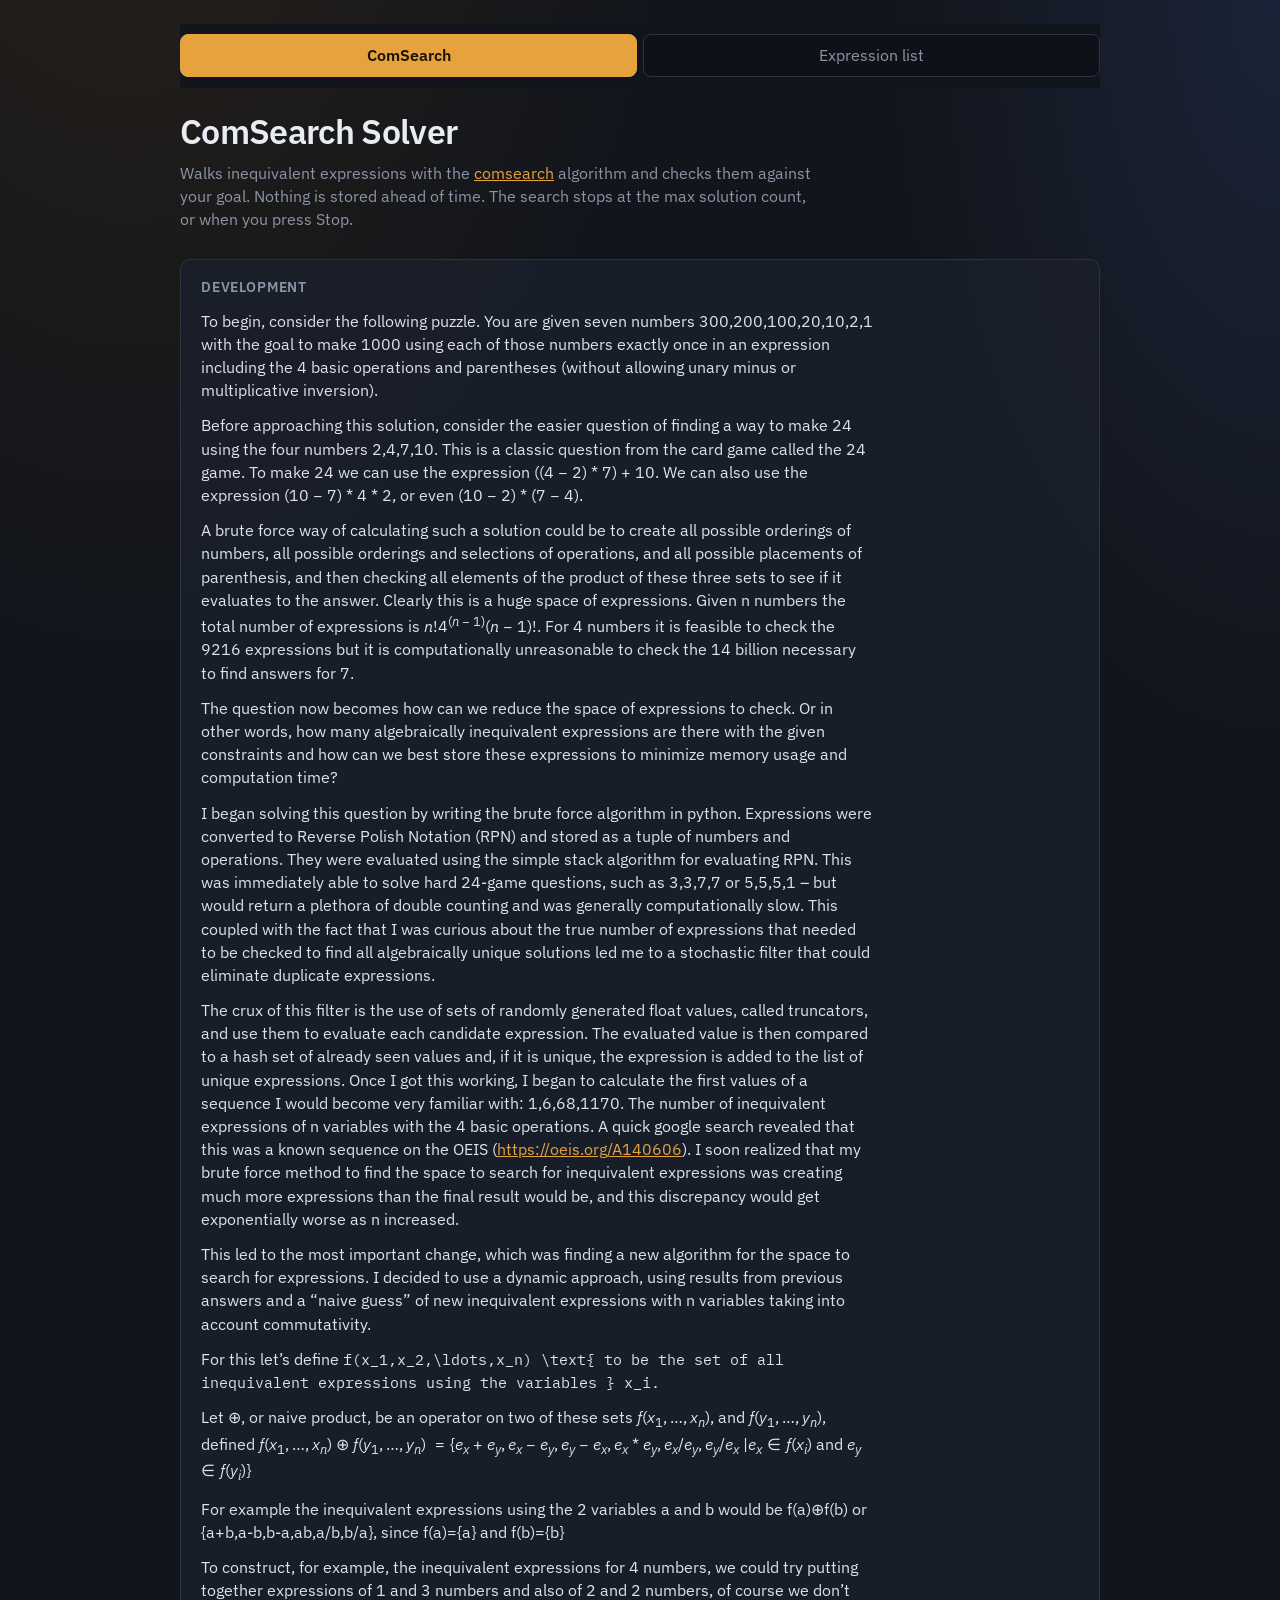
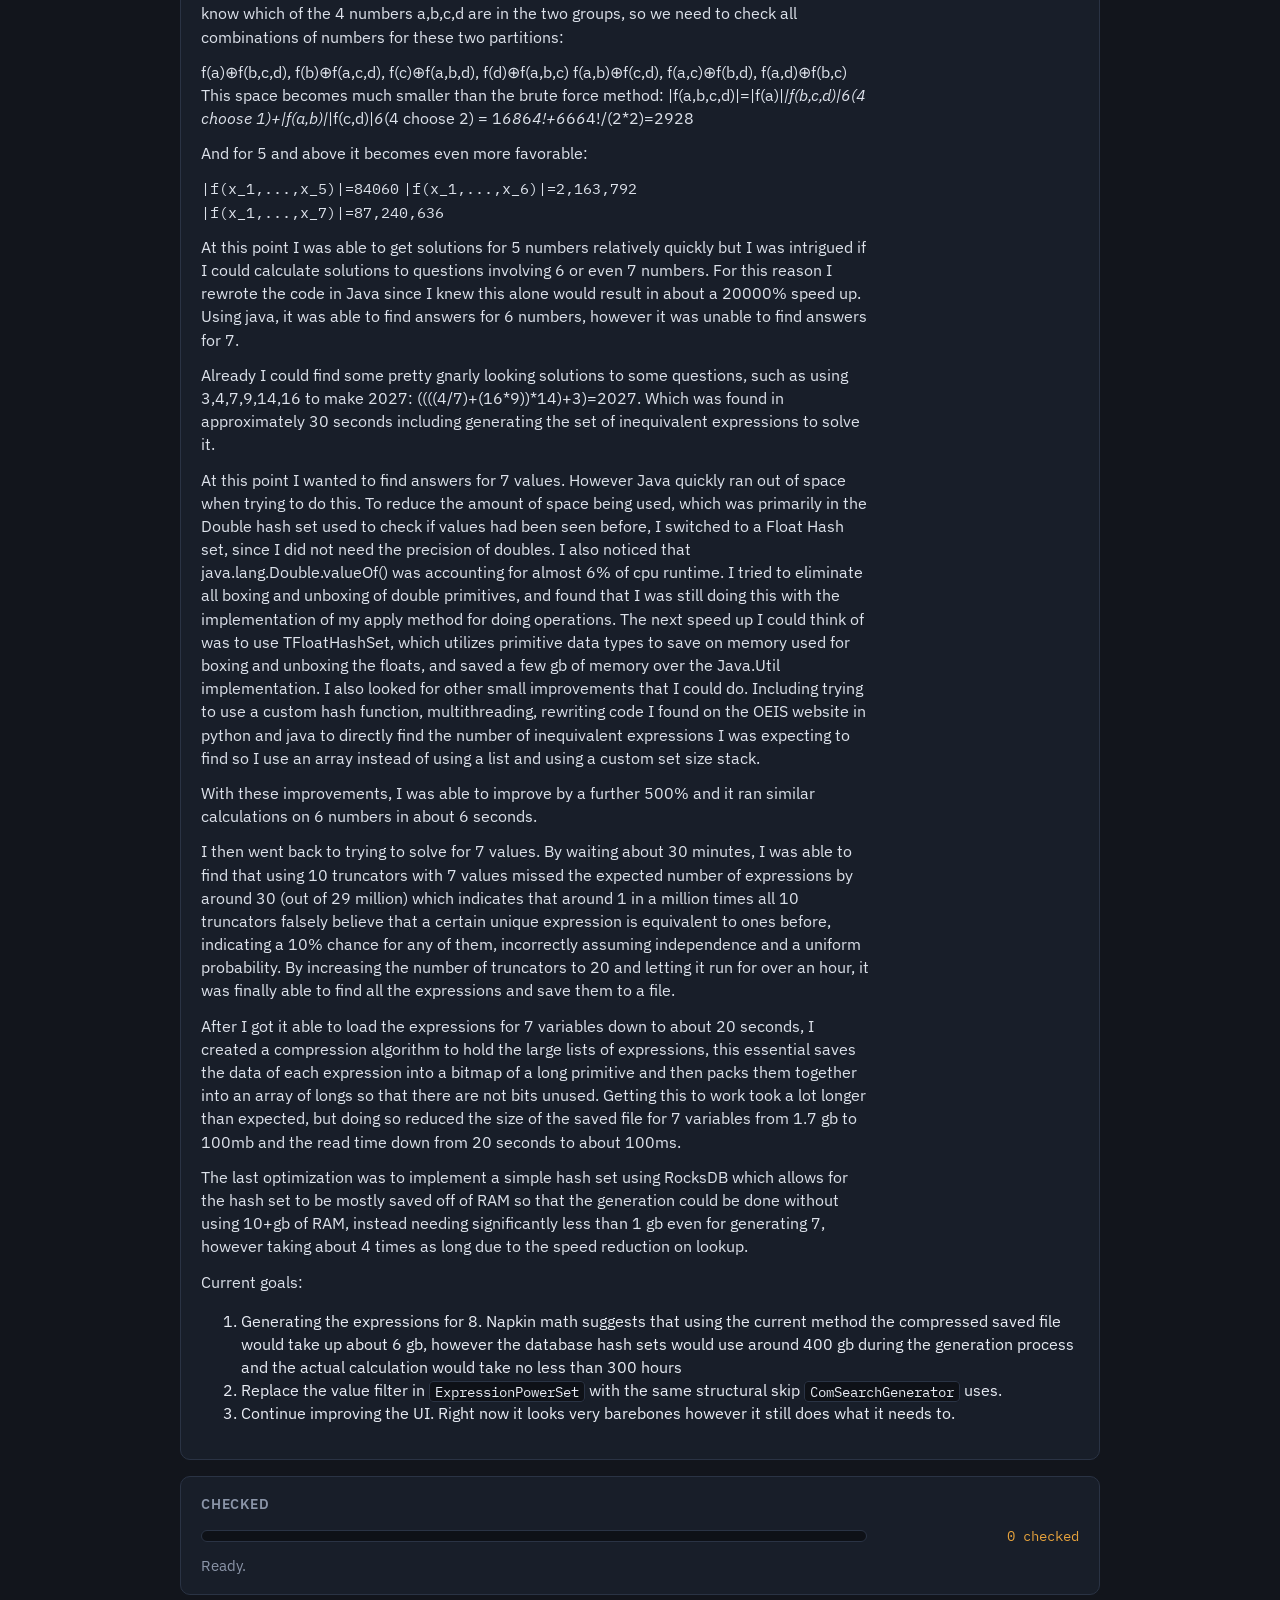
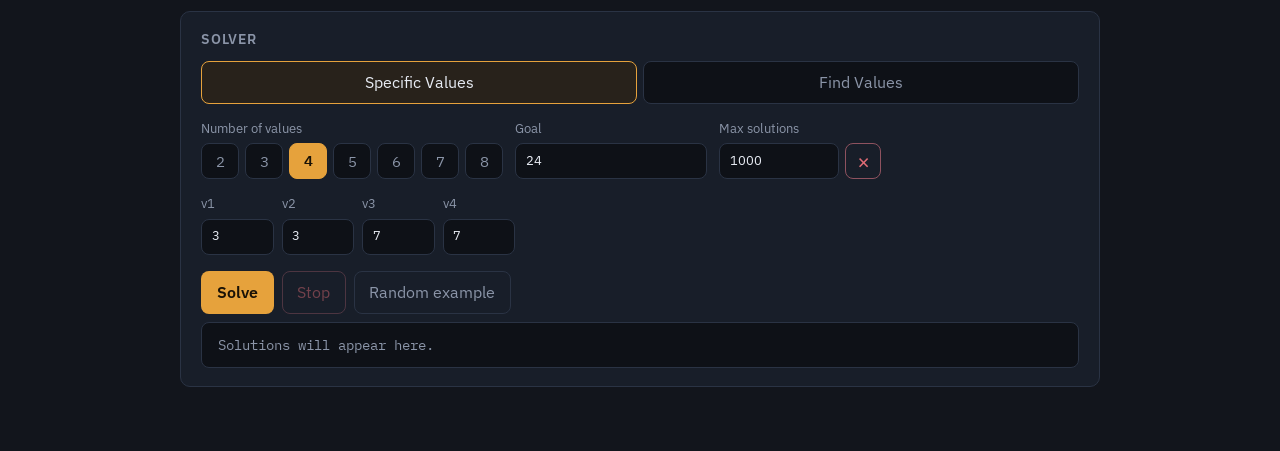
==== web/comsearch.html @ aa2f6fb8 "Default the solution cap to 1000 and let it be cleared. A red X next to Max solutions wipes the numb" ====
<!DOCTYPE html>
<html lang="en">
  <head>
    <meta charset="UTF-8" />
    <meta name="viewport" content="width=device-width, initial-scale=1" />
    <title>ComSearch Solver</title>
    <link rel="preconnect" href="https://fonts.googleapis.com" />
    <link rel="preconnect" href="https://fonts.gstatic.com" crossorigin />
    <link
      href="https://fonts.googleapis.com/css2?family=IBM+Plex+Mono:wght@400;500&family=IBM+Plex+Sans:wght@400;500;600&display=swap"
      rel="stylesheet"
    />
    <link rel="stylesheet" href="./styles.css" />
    <link rel="stylesheet" href="./comsearch.css" />
  </head>
  <body>
    <div class="shell">
      <nav class="solver-tabs" aria-label="Solvers">
        <a href="./comsearch.html" aria-current="page">ComSearch</a>
        <a href="./index.html">Expression list</a>
      </nav>
      <header class="hero">
        <h1>ComSearch Solver</h1>
        <p>
          Walks inequivalent expressions with the
          <a href="https://arxiv.org/pdf/2210.07017" target="_blank" rel="noopener noreferrer"
            >comsearch</a
          >
          algorithm and checks them against your goal. Nothing is stored ahead of time. The search
          stops at the max solution count, or when you press Stop.
        </p>
      </header>

      <section class="panel" aria-labelledby="dev-heading">
        <h2 id="dev-heading">Development</h2>
        <div class="explain-body" id="development">Loading the development notes…</div>
      </section>

      <section class="panel" aria-labelledby="search-heading">
        <h2 id="search-heading">Checked</h2>
        <div class="search-progress">
          <div
            class="search-track"
            id="searchTrack"
            role="progressbar"
            aria-valuemin="0"
            aria-valuenow="0"
            aria-valuemax="1"
            aria-label="Expressions checked"
          >
            <span id="searchFill"></span>
          </div>
          <div class="search-count" id="searchCount">0 checked</div>
        </div>
        <div class="search-label" id="searchLabel">Ready.</div>
      </section>

      <section class="panel" aria-labelledby="solver-heading">
        <h2 id="solver-heading">Solver</h2>

        <div class="modes" role="tablist">
          <button type="button" class="active" id="modeSpecific" data-mode="specific">
            Specific Values
          </button>
          <button type="button" id="modeFind" data-mode="find">Find Values</button>
        </div>

        <div class="toolbar">
          <div class="field">
            <span class="field-label">Number of values</span>
            <div class="n-buttons" id="nButtons" role="group" aria-label="Number of values"></div>
          </div>
          <label class="field">
            Goal
            <input id="goal" type="text" inputmode="decimal" value="24" autocomplete="off" />
          </label>
          <div class="field">
            <span class="field-label">Max solutions</span>
            <span class="input-clear">
              <input id="maxSolutionsCap" type="text" inputmode="numeric" value="1000" autocomplete="off" placeholder="No limit" />
              <button type="button" class="clear-max" id="clearMaxSolutions" aria-label="Clear max solutions">×</button>
            </span>
          </div>
        </div>

        <div id="specificPanel">
          <div class="grid-values" id="valueFields"></div>
        </div>

        <div id="findPanel" class="hidden">
          <div class="row-2">
            <label class="field">
              Min value
              <input id="minValue" type="text" inputmode="numeric" value="1" autocomplete="off" />
            </label>
            <label class="field">
              Max value (exclusive)
              <input id="maxValue" type="text" inputmode="numeric" value="15" autocomplete="off" />
            </label>
            <label class="field">
              Min solutions (board)
              <input id="minSolutions" type="text" inputmode="numeric" value="1" autocomplete="off" />
            </label>
            <label class="field">
              Max solutions (board)
              <input id="maxSolutions" type="text" inputmode="numeric" value="50" autocomplete="off" />
            </label>
          </div>
        </div>

        <div class="actions">
          <button type="button" class="primary" id="runBtn">Solve</button>
          <button type="button" class="ghost stop" id="stopBtn" disabled>Stop</button>
          <button type="button" class="ghost" id="randomBtn">Random example</button>
        </div>
        <div class="meta" id="solveMeta"></div>
        <div class="results" id="results" aria-live="polite"></div>
      </section>
    </div>
    <script type="module" src="./comsearch-main.js"></script>
  </body>
</html>
---- web/styles.css ----
:root {
  --bg: #12151c;
  --bg-elevated: #1a1f2b;
  --bg-input: #0e1117;
  --border: #2a3344;
  --text: #e8ecf4;
  --muted: #8b95a8;
  --accent: #e6a23c;
  --accent-dim: #b87a1f;
  --ok: #3dba7a;
  --danger: #e06c75;
  --focus: #5b8def;
  --radius: 10px;
  --font: "IBM Plex Sans", "Segoe UI", sans-serif;
  --mono: "IBM Plex Mono", "Consolas", monospace;
}

*,
*::before,
*::after {
  box-sizing: border-box;
}

html,
body {
  margin: 0;
  min-height: 100%;
  background:
    radial-gradient(ellipse 80% 50% at 10% -10%, #2a2218 0%, transparent 55%),
    radial-gradient(ellipse 60% 40% at 100% 0%, #1a2438 0%, transparent 50%),
    var(--bg);
  color: var(--text);
  font-family: var(--font);
  line-height: 1.45;
}

body {
  padding: 1.5rem clamp(1rem, 3vw, 2.5rem) 3rem;
}

.shell {
  max-width: 920px;
  margin: 0 auto;
}

header.hero {
  margin-bottom: 1.75rem;
}

header.hero h1 {
  margin: 0 0 0.35rem;
  font-size: clamp(1.6rem, 3vw, 2.1rem);
  font-weight: 600;
  letter-spacing: -0.02em;
}

header.hero p {
  margin: 0;
  color: var(--muted);
  max-width: 40rem;
}

.panel {
  background: color-mix(in srgb, var(--bg-elevated) 92%, transparent);
  border: 1px solid var(--border);
  border-radius: var(--radius);
  padding: 1.1rem 1.25rem;
  margin-bottom: 1rem;
}

.panel h2 {
  margin: 0 0 0.75rem;
  font-size: 0.85rem;
  font-weight: 600;
  text-transform: uppercase;
  letter-spacing: 0.06em;
  color: var(--muted);
}

.progress-row {
  display: flex;
  align-items: center;
  gap: 0.75rem;
  margin-bottom: 0.5rem;
}

.bar {
  flex: 1;
  height: 10px;
  background: var(--bg-input);
  border-radius: 999px;
  overflow: hidden;
  border: 1px solid var(--border);
}

.bar > span {
  display: block;
  height: 100%;
  width: 0%;
  background: linear-gradient(90deg, var(--accent-dim), var(--accent));
  transition: width 0.2s ease;
}

.pct {
  font-family: var(--mono);
  font-size: 0.85rem;
  min-width: 3.5rem;
  text-align: right;
  color: var(--accent);
}

.status-line {
  font-size: 0.92rem;
  color: var(--muted);
  min-height: 1.4em;
}

.level-pills {
  display: flex;
  flex-wrap: wrap;
  gap: 0.4rem;
  margin-top: 0.75rem;
}

.hint {
  margin: 0.65rem 0 0;
  color: var(--muted);
  font-size: 0.85rem;
}

.pill {
  font-family: var(--mono);
  font-size: 0.75rem;
  padding: 0.25rem 0.55rem;
  border-radius: 999px;
  border: 1px solid var(--border);
  color: var(--muted);
  background: var(--bg-input);
}

.pill.ready {
  color: var(--ok);
  border-color: color-mix(in srgb, var(--ok) 45%, var(--border));
}

.toolbar {
  display: flex;
  flex-wrap: wrap;
  gap: 0.75rem;
  align-items: end;
  margin-bottom: 1rem;
}

label.field,
.field {
  display: flex;
  flex-direction: column;
  gap: 0.3rem;
  font-size: 0.8rem;
  color: var(--muted);
}

.input-clear {
  display: flex;
  align-items: center;
  gap: 0.35rem;
}

.input-clear input {
  width: 7.5rem;
}

button.clear-max {
  flex: 0 0 auto;
  width: 2.25rem;
  height: 2.25rem;
  padding: 0;
  border-radius: 8px;
  border: 1px solid color-mix(in srgb, var(--danger) 55%, var(--border));
  background: transparent;
  color: var(--danger);
  font-size: 1.35rem;
  line-height: 1;
  cursor: pointer;
}

button.clear-max:hover {
  background: color-mix(in srgb, var(--danger) 16%, transparent);
}

input,
select,
button {
  font: inherit;
}

input,
select {
  background: var(--bg-input);
  border: 1px solid var(--border);
  color: var(--text);
  border-radius: 8px;
  padding: 0.45rem 0.6rem;
  min-height: 2.25rem;
}

/* Hide number spinners when type=number is used */
input[type="number"]::-webkit-outer-spin-button,
input[type="number"]::-webkit-inner-spin-button {
  -webkit-appearance: none;
  margin: 0;
}

input[type="number"] {
  -moz-appearance: textfield;
  appearance: textfield;
}

.field-label {
  font-size: 0.8rem;
  color: var(--muted);
}

.n-buttons {
  display: flex;
  flex-wrap: wrap;
  gap: 0.35rem;
}

.n-buttons button {
  min-width: 2.4rem;
  min-height: 2.25rem;
  padding: 0.35rem 0.65rem;
  border-radius: 8px;
  border: 1px solid var(--border);
  background: var(--bg-input);
  color: var(--muted);
  cursor: pointer;
  font-family: var(--mono);
  font-size: 0.95rem;
}

.n-buttons button:hover:not(:disabled) {
  color: var(--text);
  border-color: var(--muted);
}

.n-buttons button.active {
  color: #1a1206;
  background: var(--accent);
  border-color: var(--accent);
  font-weight: 600;
}

.n-buttons button:disabled {
  opacity: 0.4;
  cursor: not-allowed;
}

input:focus,
select:focus,
button:focus-visible {
  outline: 2px solid var(--focus);
  outline-offset: 1px;
}

.modes {
  display: flex;
  gap: 0.35rem;
  margin-bottom: 1rem;
}

.modes button {
  flex: 1;
  background: var(--bg-input);
  border: 1px solid var(--border);
  color: var(--muted);
  border-radius: 8px;
  padding: 0.55rem 0.75rem;
  cursor: pointer;
}

.modes button.active {
  color: var(--text);
  border-color: var(--accent);
  background: color-mix(in srgb, var(--accent) 12%, var(--bg-input));
}

.grid-values {
  display: grid;
  grid-template-columns: repeat(auto-fill, minmax(4.5rem, 1fr));
  gap: 0.5rem;
  margin-bottom: 1rem;
}

.actions {
  display: flex;
  flex-wrap: wrap;
  gap: 0.5rem;
  margin-top: 0.75rem;
}

button.primary {
  background: var(--accent);
  color: #1a1206;
  border: none;
  border-radius: 8px;
  padding: 0.55rem 1rem;
  font-weight: 600;
  cursor: pointer;
}

button.primary:disabled {
  opacity: 0.45;
  cursor: not-allowed;
}

button.ghost {
  background: transparent;
  border: 1px solid var(--border);
  color: var(--muted);
  border-radius: 8px;
  padding: 0.55rem 0.9rem;
  cursor: pointer;
}

button.ghost:hover {
  color: var(--text);
  border-color: var(--muted);
}

.hidden {
  display: none !important;
}

.results {
  font-family: var(--mono);
  font-size: 0.88rem;
  max-height: 22rem;
  overflow: auto;
  background: var(--bg-input);
  border: 1px solid var(--border);
  border-radius: 8px;
  padding: 0.75rem 1rem;
  white-space: pre-wrap;
}

.results:empty::before {
  content: "Solutions will appear here.";
  color: var(--muted);
}

.meta {
  margin-top: 0.5rem;
  font-size: 0.85rem;
  color: var(--muted);
}

footer.note {
  margin-top: 1.5rem;
  font-size: 0.8rem;
  color: var(--muted);
}

.page-link {
  margin: 0.75rem 0 0;
}

.page-link a,
header.hero a {
  color: var(--accent);
}

.solver-tabs {
  position: sticky;
  top: 0;
  z-index: 5;
  display: flex;
  gap: 0.35rem;
  margin: 0 0 1.25rem;
  padding: 0.65rem 0;
  background: color-mix(in srgb, var(--bg) 92%, transparent);
}

.solver-tabs a {
  flex: 1;
  text-align: center;
  text-decoration: none;
  background: var(--bg-input);
  border: 1px solid var(--border);
  color: var(--muted);
  border-radius: 8px;
  padding: 0.55rem 0.75rem;
}

.solver-tabs a[aria-current="page"] {
  color: #1a1206;
  background: var(--accent);
  border-color: var(--accent);
  font-weight: 600;
}

button.stop {
  border-color: color-mix(in srgb, var(--danger) 55%, var(--border));
  color: var(--danger);
}

button.stop:disabled {
  opacity: 0.45;
  cursor: not-allowed;
}

.explain-body .md-math {
  font-family: var(--mono);
  font-size: 0.92rem;
}

.row-2 {
  display: grid;
  grid-template-columns: 1fr 1fr;
  gap: 0.75rem;
}

@media (max-width: 560px) {
  .row-2 {
    grid-template-columns: 1fr;
  }
}

/* How it works */
.explain-body h3 {
  margin: 1.35rem 0 0.45rem;
  font-size: 1.05rem;
  font-weight: 600;
  color: var(--text);
}

.explain-body h3:first-child {
  margin-top: 0.25rem;
}

.explain-body p {
  margin: 0 0 0.75rem;
  color: color-mix(in srgb, var(--text) 88%, var(--muted));
  max-width: 42rem;
}

.explain-body a {
  color: var(--accent);
}

.explain-body code {
  font-family: var(--mono);
  font-size: 0.88em;
  background: var(--bg-input);
  border: 1px solid var(--border);
  border-radius: 4px;
  padding: 0.05em 0.35em;
}

.formula {
  font-family: var(--mono);
  font-size: 0.95rem;
  padding: 0.65rem 0.85rem;
  background: var(--bg-input);
  border: 1px solid var(--border);
  border-radius: 8px;
  overflow-x: auto;
}

.explain-list {
  margin: 0 0 0.85rem;
  padding-left: 1.25rem;
  color: color-mix(in srgb, var(--text) 88%, var(--muted));
}

.explain-list li {
  margin-bottom: 0.35rem;
}

.explain-note {
  font-size: 0.9rem;
  color: var(--muted) !important;
}

.table-wrap {
  overflow-x: auto;
  margin: 0.5rem 0 0.75rem;
}

.count-table {
  width: 100%;
  max-width: 22rem;
  border-collapse: collapse;
  font-family: var(--mono);
  font-size: 0.88rem;
}

.count-table th,
.count-table td {
  text-align: left;
  padding: 0.4rem 0.65rem;
  border-bottom: 1px solid var(--border);
}

.count-table th {
  color: var(--muted);
  font-weight: 500;
  font-size: 0.75rem;
  text-transform: uppercase;
  letter-spacing: 0.04em;
}

.count-table td:last-child {
  text-align: right;
}

.demo-toolbar {
  margin-top: 0.5rem;
}

.demo-list {
  list-style: none;
  margin: 0.75rem 0 0.35rem;
  padding: 0;
  font-family: var(--mono);
  font-size: 0.9rem;
  background: var(--bg-input);
  border: 1px solid var(--border);
  border-radius: 8px;
  overflow: auto;
  max-height: 22rem;
}

.demo-item {
  display: flex;
  justify-content: space-between;
  align-items: baseline;
  gap: 1rem;
  padding: 0.45rem 0.75rem;
  border-bottom: 1px solid var(--border);
  color: var(--muted);
}

.demo-item:last-child {
  border-bottom: none;
}

.demo-item.match {
  color: var(--text);
  background: color-mix(in srgb, var(--ok) 14%, transparent);
}

.demo-expr {
  overflow-wrap: anywhere;
}

.demo-side {
  display: flex;
  flex-shrink: 0;
  gap: 0.85rem;
  align-items: baseline;
}

.demo-delta {
  color: var(--muted);
  font-size: 0.8rem;
  min-width: 4.5rem;
  text-align: right;
}

.demo-item.match .demo-delta {
  color: var(--ok);
}

.demo-val {
  flex-shrink: 0;
  color: inherit;
  min-width: 4.5rem;
  text-align: right;
}
---- web/comsearch.css ----
/* Search meter for expressions checked. Separate from the list-generation bar. */

.search-progress {
  display: flex;
  align-items: center;
  gap: 0.75rem;
}

.search-track {
  flex: 1;
  height: 12px;
  background: var(--bg-input);
  border-radius: 999px;
  overflow: hidden;
  border: 1px solid var(--border);
}

.search-track > span {
  display: block;
  height: 100%;
  width: 0%;
  background: var(--accent);
}

.search-count {
  font-family: var(--mono);
  font-size: 0.85rem;
  min-width: 12.5rem;
  text-align: right;
  color: var(--accent);
}

.search-label {
  margin-top: 0.55rem;
  min-height: 1.4em;
  font-size: 0.92rem;
  color: var(--muted);
}
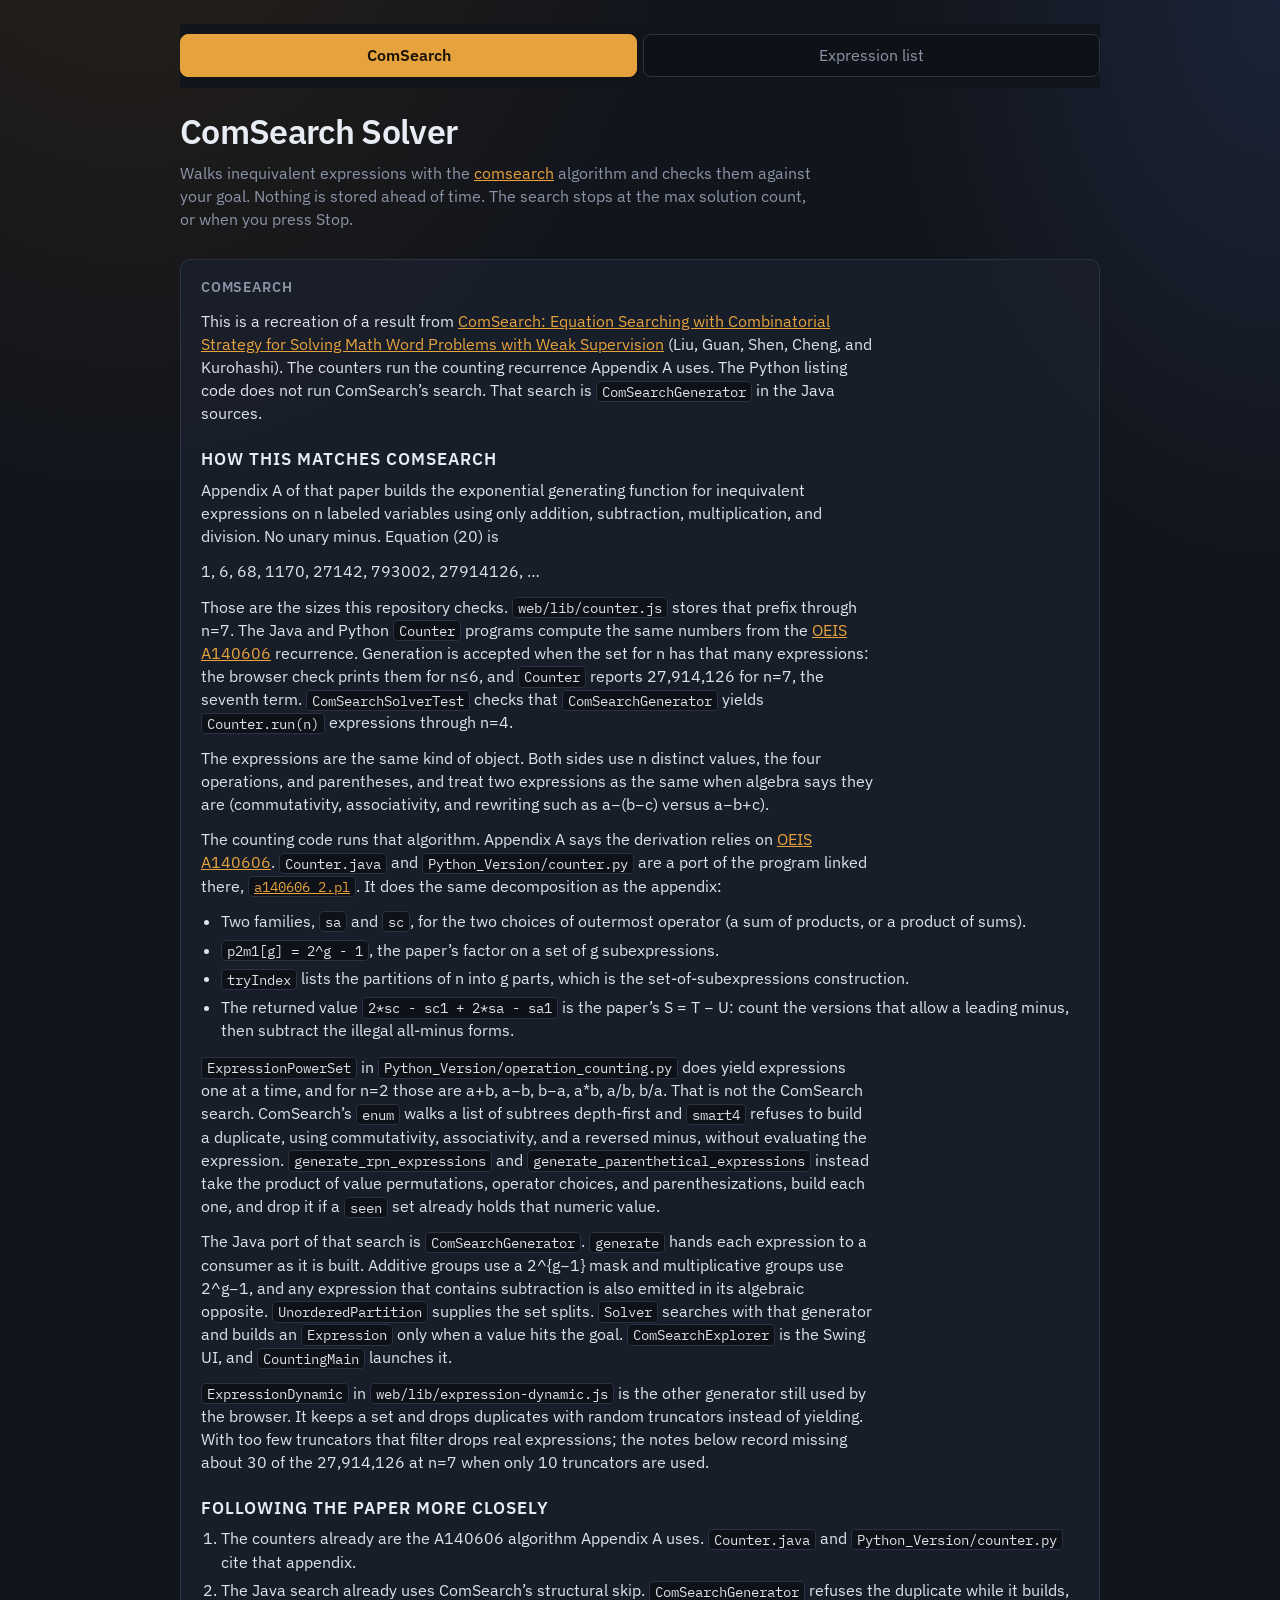
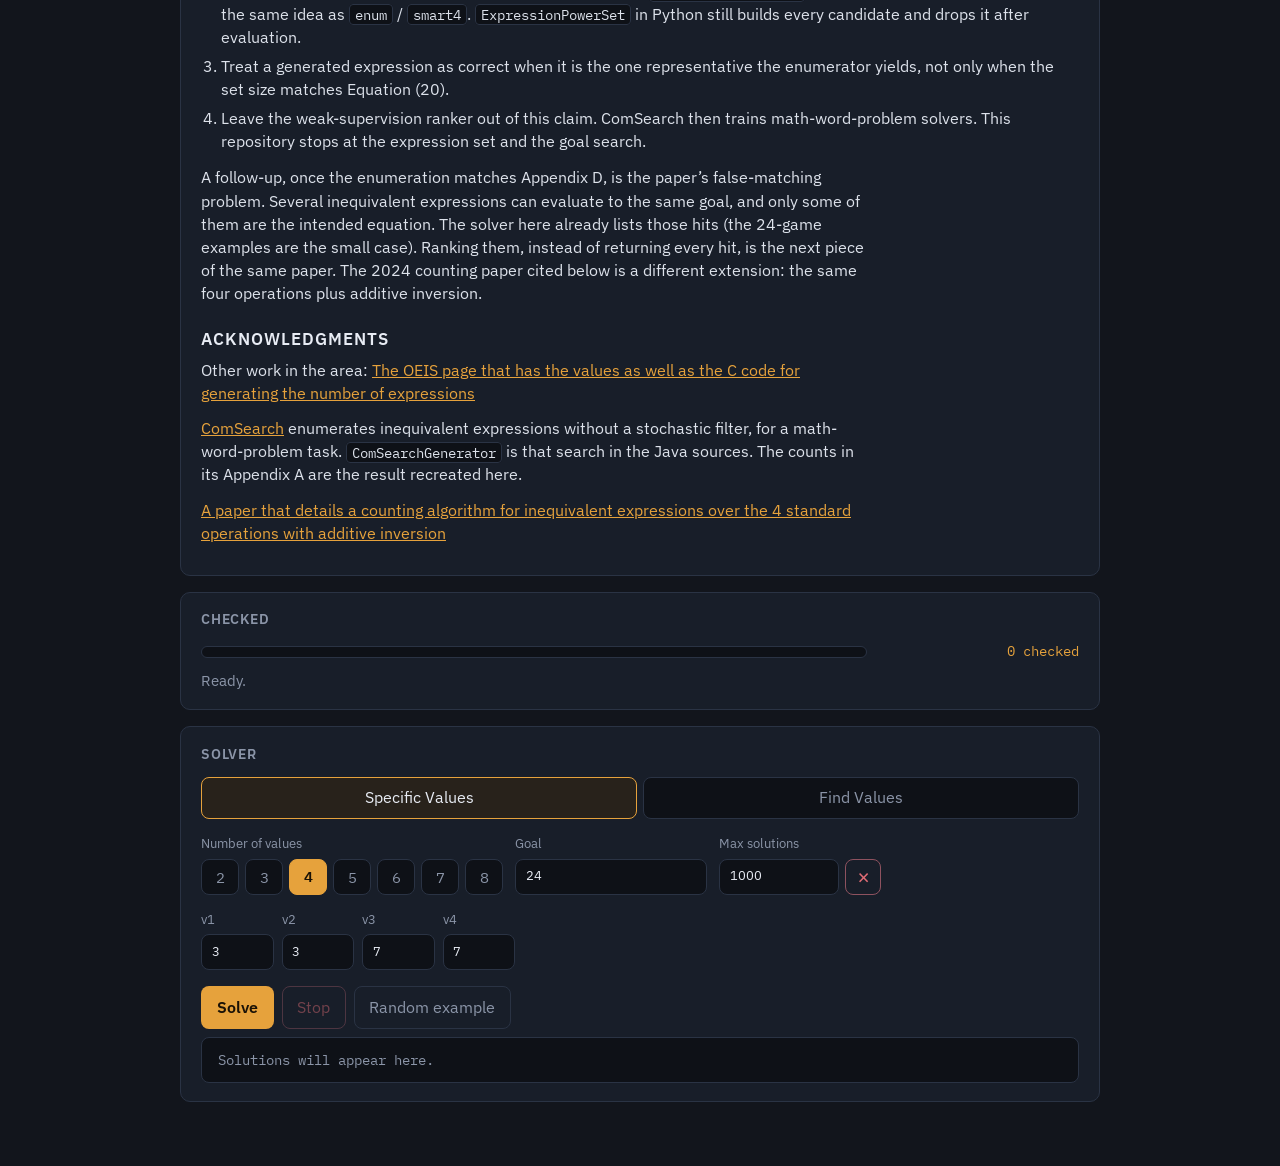
==== commit 49bcc21a: "Give each solver its own notes. The expression list shows the Development essay. ComSearch shows the" ====
--- a/web/comsearch.html
+++ b/web/comsearch.html
@@ -31,9 +31,9 @@
         </p>
       </header>
 
-      <section class="panel" aria-labelledby="dev-heading">
-        <h2 id="dev-heading">Development</h2>
-        <div class="explain-body" id="development">Loading the development notes…</div>
+      <section class="panel" aria-labelledby="notes-heading">
+        <h2 id="notes-heading">ComSearch</h2>
+        <div class="explain-body" id="comsearch-notes">Loading the ComSearch notes…</div>
       </section>
 
       <section class="panel" aria-labelledby="search-heading">
--- a/web/styles.css
+++ b/web/styles.css
@@ -428,11 +428,23 @@
 }
 
 /* How it works */
+.explain-body h2,
 .explain-body h3 {
   margin: 1.35rem 0 0.45rem;
   font-size: 1.05rem;
   font-weight: 600;
   color: var(--text);
+}
+
+.explain-body ul,
+.explain-body ol {
+  margin: 0 0 0.85rem;
+  padding-left: 1.25rem;
+  color: color-mix(in srgb, var(--text) 88%, var(--muted));
+}
+
+.explain-body li {
+  margin-bottom: 0.35rem;
 }
 
 .explain-body h3:first-child {
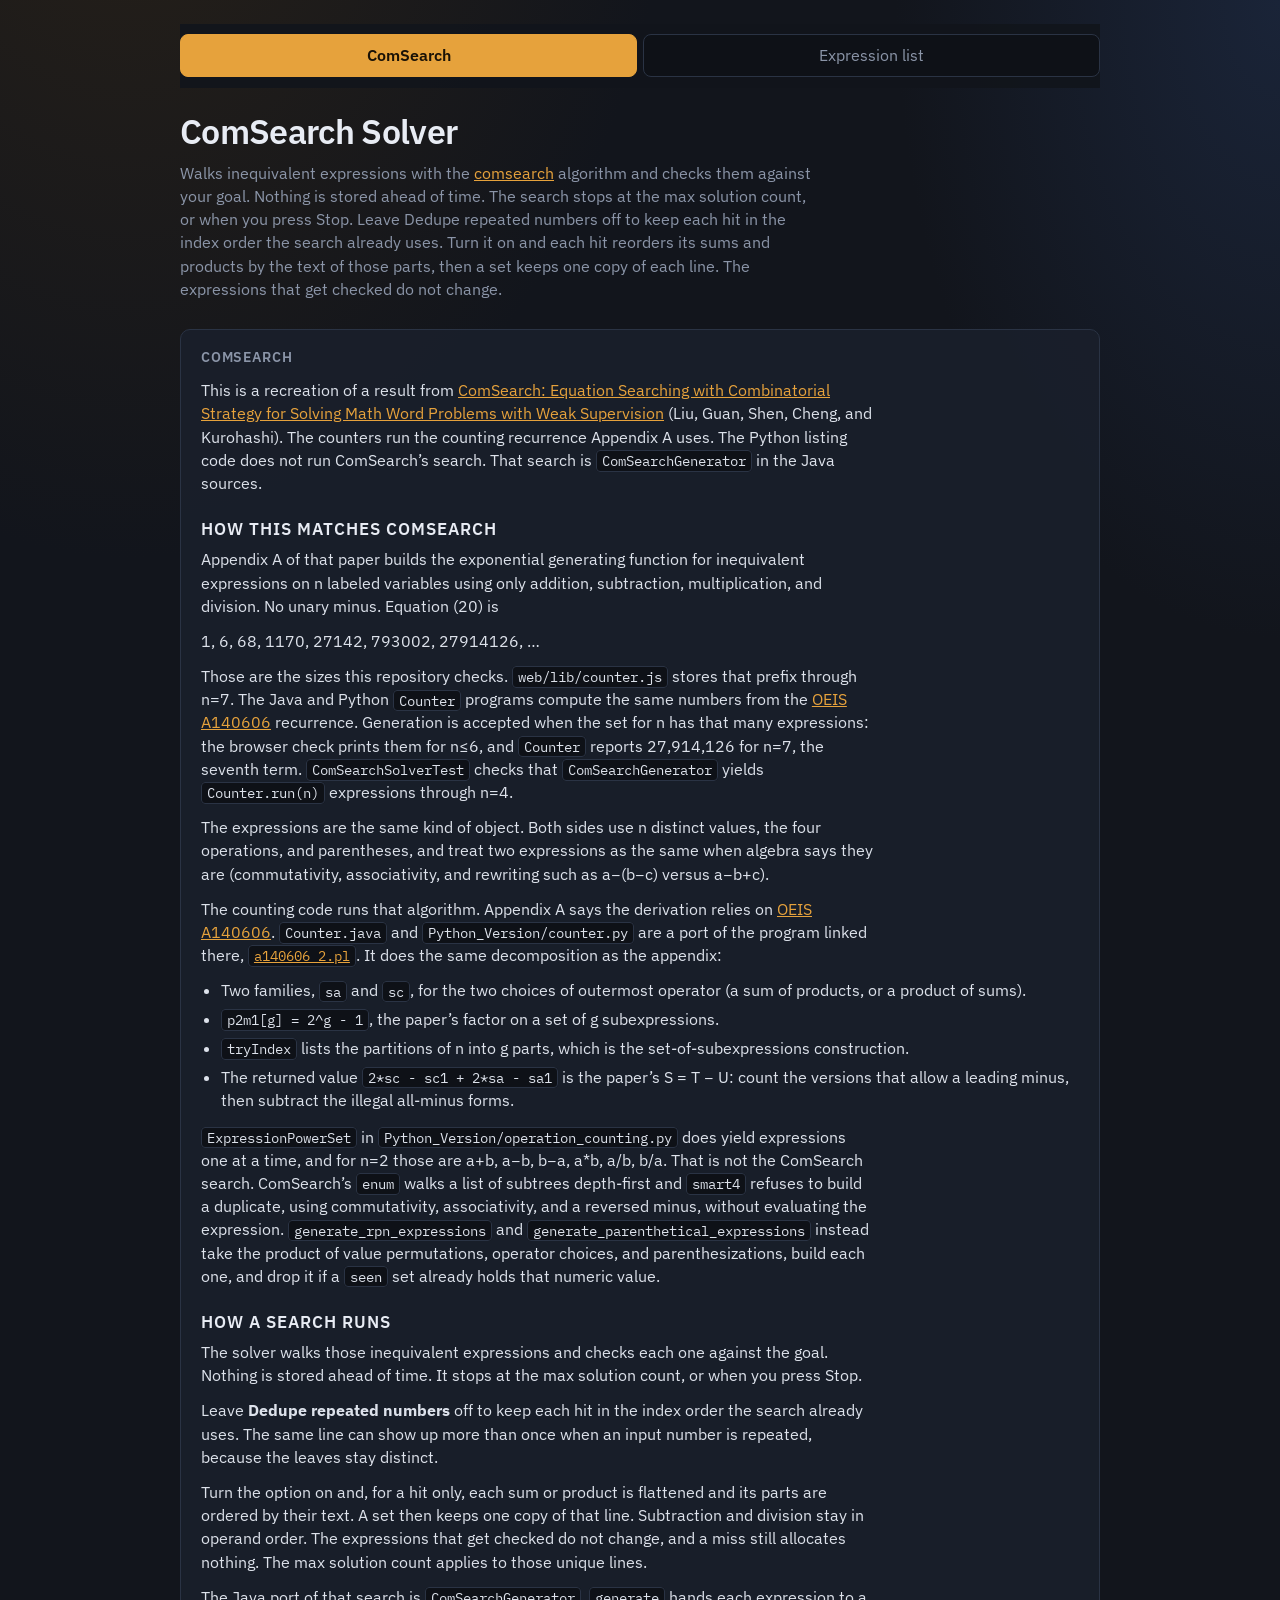
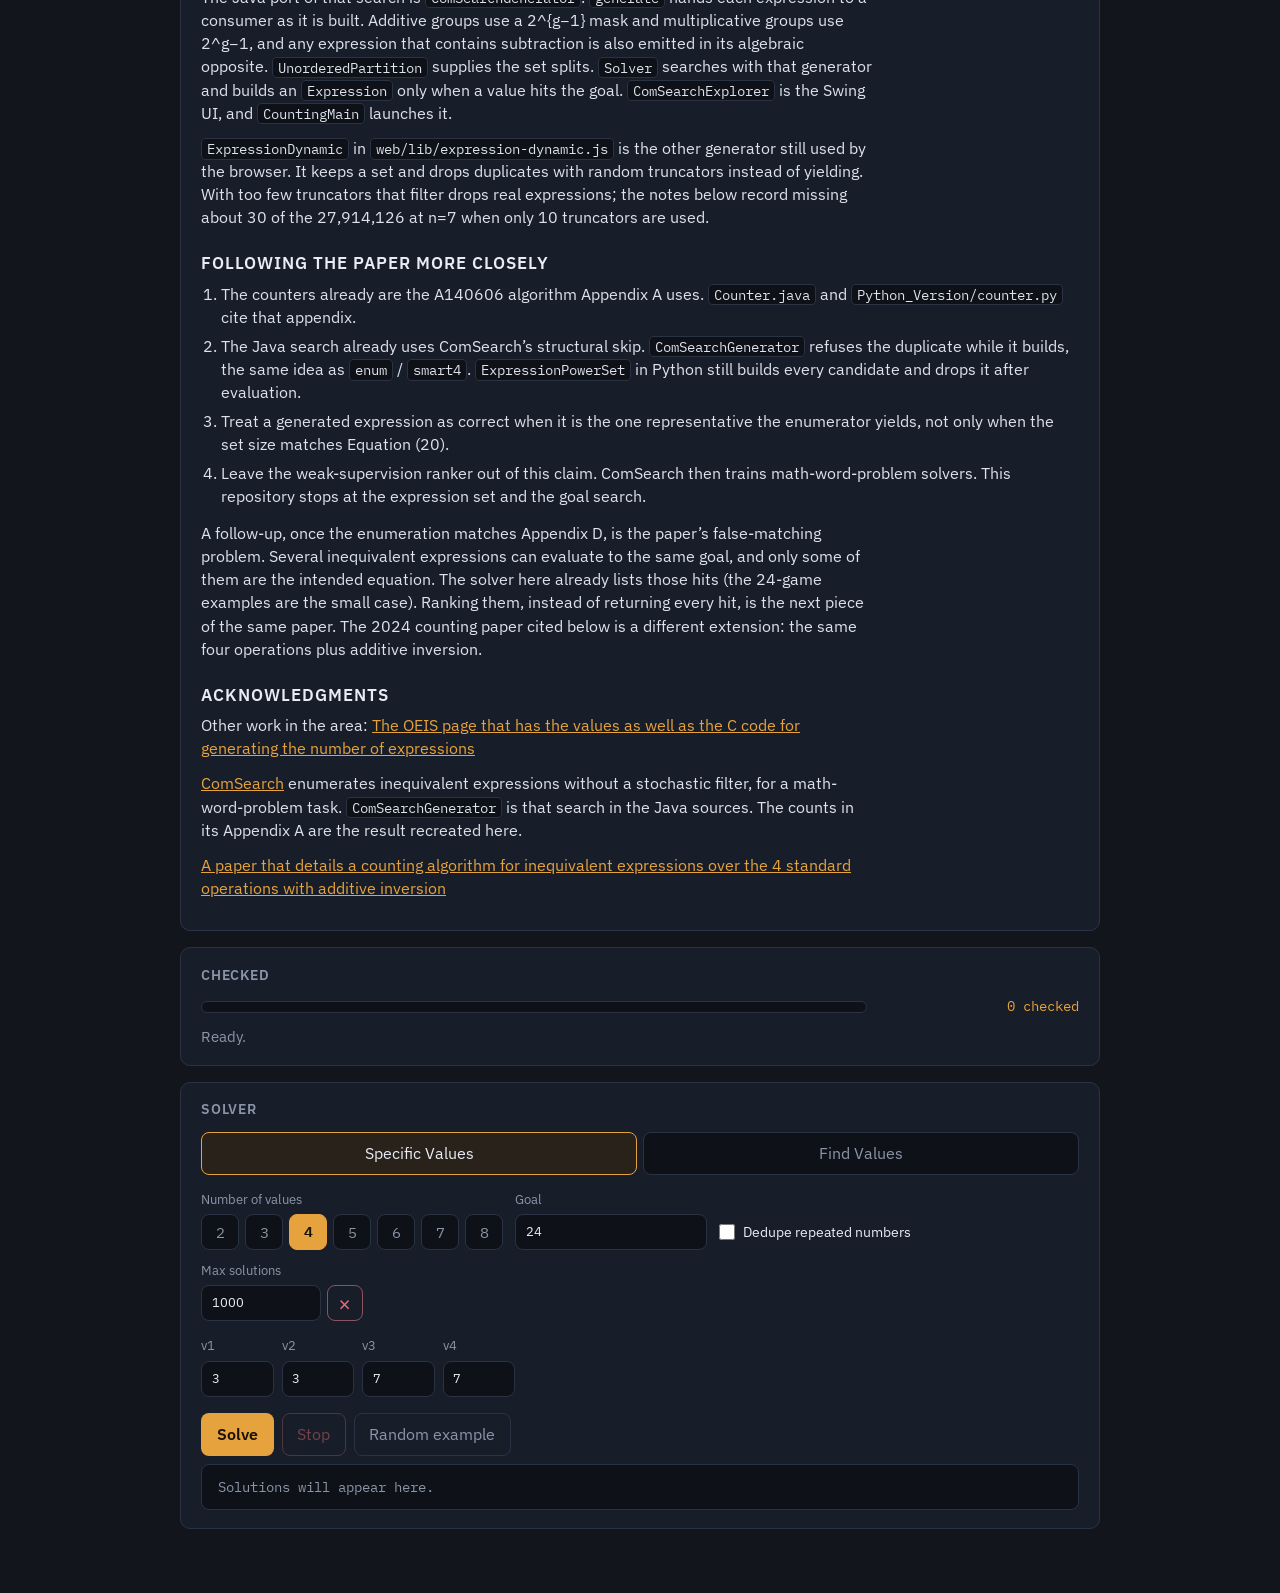
==== commit 939001ec: "Add an opt-in dedupe for repeated ComSearch numbers. When the option is on, each hit reorders sums a" ====
--- a/web/comsearch.html
+++ b/web/comsearch.html
@@ -27,7 +27,10 @@
             >comsearch</a
           >
           algorithm and checks them against your goal. Nothing is stored ahead of time. The search
-          stops at the max solution count, or when you press Stop.
+          stops at the max solution count, or when you press Stop. Leave Dedupe repeated numbers
+          off to keep each hit in the index order the search already uses. Turn it on and each hit
+          reorders its sums and products by the text of those parts, then a set keeps one copy of
+          each line. The expressions that get checked do not change.
         </p>
       </header>
 
@@ -73,6 +76,10 @@
           <label class="field">
             Goal
             <input id="goal" type="text" inputmode="decimal" value="24" autocomplete="off" />
+          </label>
+          <label class="check">
+            <input id="dedupeRepeated" type="checkbox" />
+            Dedupe repeated numbers
           </label>
           <div class="field">
             <span class="field-label">Max solutions</span>
--- a/web/styles.css
+++ b/web/styles.css
@@ -151,6 +151,25 @@
   margin-bottom: 1rem;
 }
 
+label.check {
+  display: flex;
+  flex-direction: row;
+  align-items: center;
+  gap: 0.45rem;
+  align-self: end;
+  min-height: 2.25rem;
+  font-size: 0.9rem;
+  color: var(--text);
+}
+
+label.check input {
+  width: 1rem;
+  height: 1rem;
+  min-height: 0;
+  margin: 0;
+  padding: 0;
+}
+
 label.field,
 .field {
   display: flex;
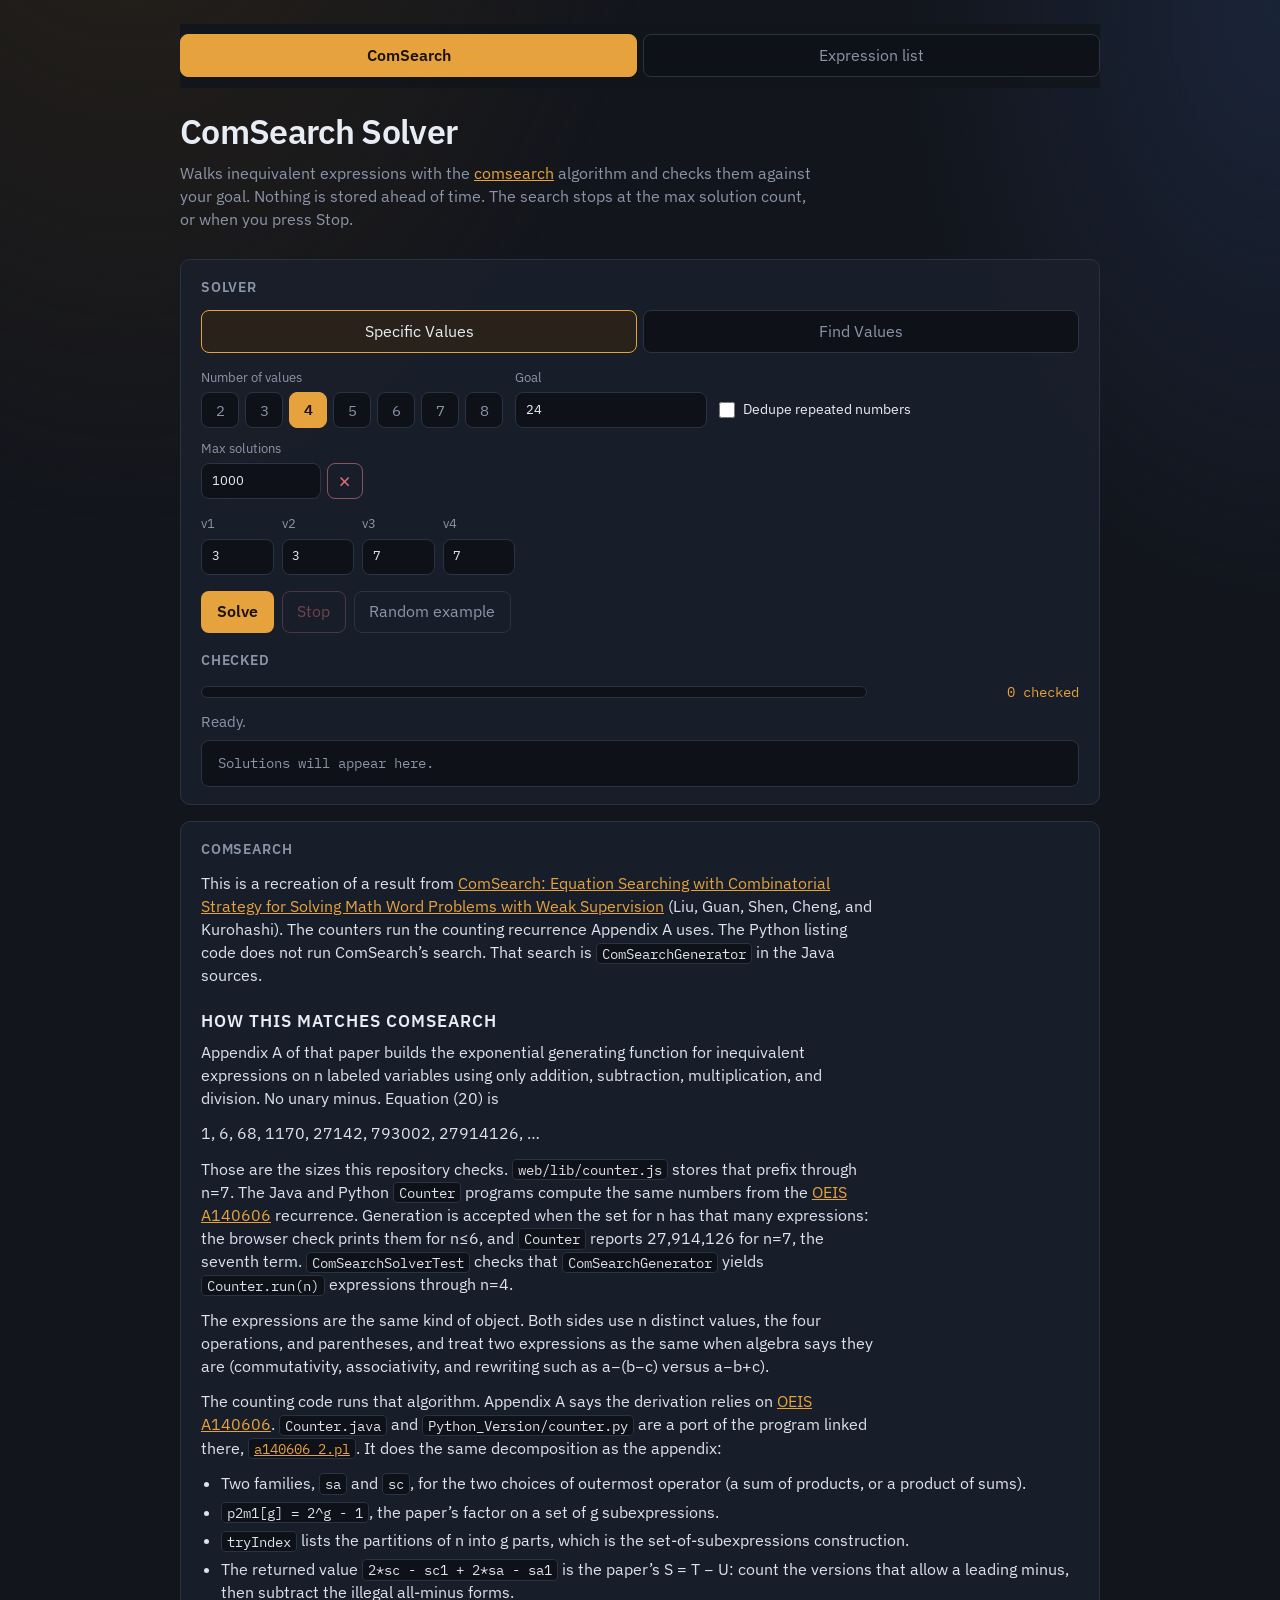
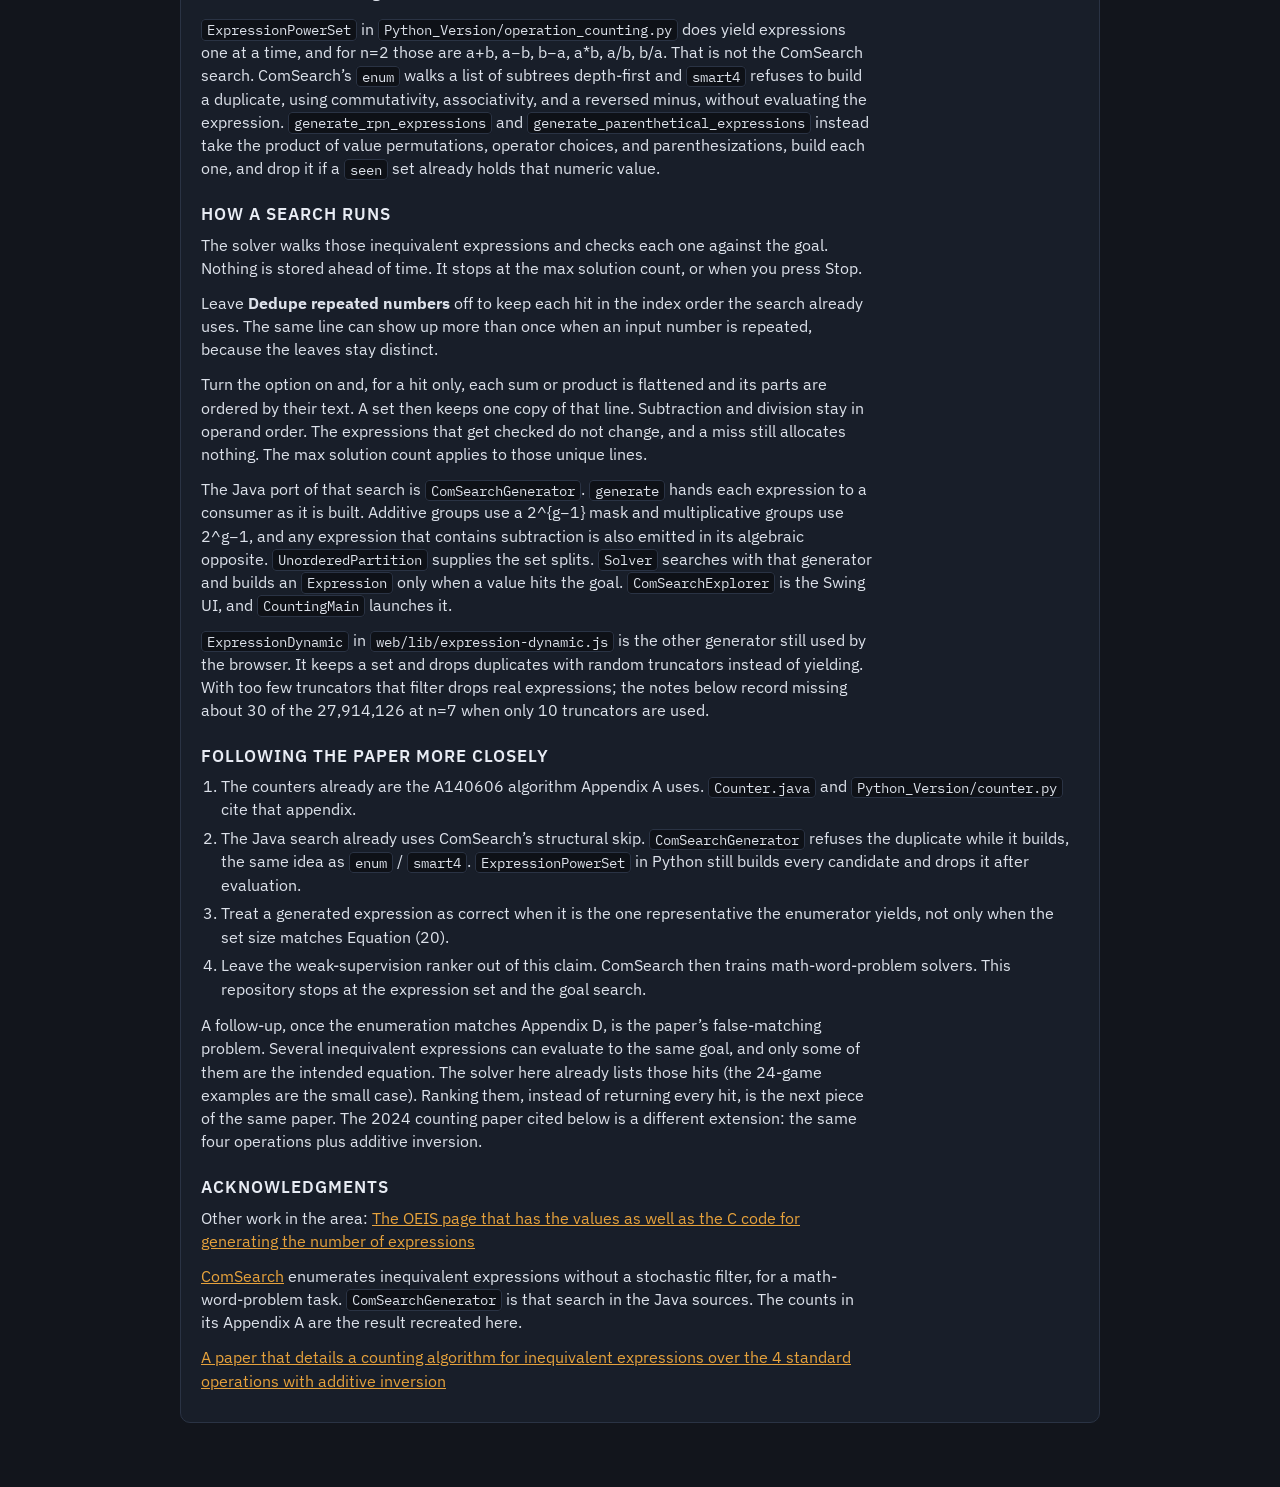
==== commit 9befcc09: "Put the solver above its description and the progress bar under the buttons. The short intro stays a" ====
--- a/web/comsearch.html
+++ b/web/comsearch.html
@@ -27,36 +27,9 @@
             >comsearch</a
           >
           algorithm and checks them against your goal. Nothing is stored ahead of time. The search
-          stops at the max solution count, or when you press Stop. Leave Dedupe repeated numbers
-          off to keep each hit in the index order the search already uses. Turn it on and each hit
-          reorders its sums and products by the text of those parts, then a set keeps one copy of
-          each line. The expressions that get checked do not change.
+          stops at the max solution count, or when you press Stop.
         </p>
       </header>
-
-      <section class="panel" aria-labelledby="notes-heading">
-        <h2 id="notes-heading">ComSearch</h2>
-        <div class="explain-body" id="comsearch-notes">Loading the ComSearch notes…</div>
-      </section>
-
-      <section class="panel" aria-labelledby="search-heading">
-        <h2 id="search-heading">Checked</h2>
-        <div class="search-progress">
-          <div
-            class="search-track"
-            id="searchTrack"
-            role="progressbar"
-            aria-valuemin="0"
-            aria-valuenow="0"
-            aria-valuemax="1"
-            aria-label="Expressions checked"
-          >
-            <span id="searchFill"></span>
-          </div>
-          <div class="search-count" id="searchCount">0 checked</div>
-        </div>
-        <div class="search-label" id="searchLabel">Ready.</div>
-      </section>
 
       <section class="panel" aria-labelledby="solver-heading">
         <h2 id="solver-heading">Solver</h2>
@@ -120,8 +93,33 @@
           <button type="button" class="ghost stop" id="stopBtn" disabled>Stop</button>
           <button type="button" class="ghost" id="randomBtn">Random example</button>
         </div>
+
+        <div class="checked-below">
+          <h2 id="search-heading">Checked</h2>
+          <div class="search-progress">
+            <div
+              class="search-track"
+              id="searchTrack"
+              role="progressbar"
+              aria-valuemin="0"
+              aria-valuenow="0"
+              aria-valuemax="1"
+              aria-label="Expressions checked"
+            >
+              <span id="searchFill"></span>
+            </div>
+            <div class="search-count" id="searchCount">0 checked</div>
+          </div>
+          <div class="search-label" id="searchLabel">Ready.</div>
+        </div>
+
         <div class="meta" id="solveMeta"></div>
         <div class="results" id="results" aria-live="polite"></div>
+      </section>
+
+      <section class="panel" aria-labelledby="notes-heading">
+        <h2 id="notes-heading">ComSearch</h2>
+        <div class="explain-body" id="comsearch-notes">Loading the ComSearch notes…</div>
       </section>
     </div>
     <script type="module" src="./comsearch-main.js"></script>
--- a/web/comsearch.css
+++ b/web/comsearch.css
@@ -1,4 +1,8 @@
 /* Search meter for expressions checked. Separate from the list-generation bar. */
+
+.checked-below {
+  margin-top: 1.1rem;
+}
 
 .search-progress {
   display: flex;
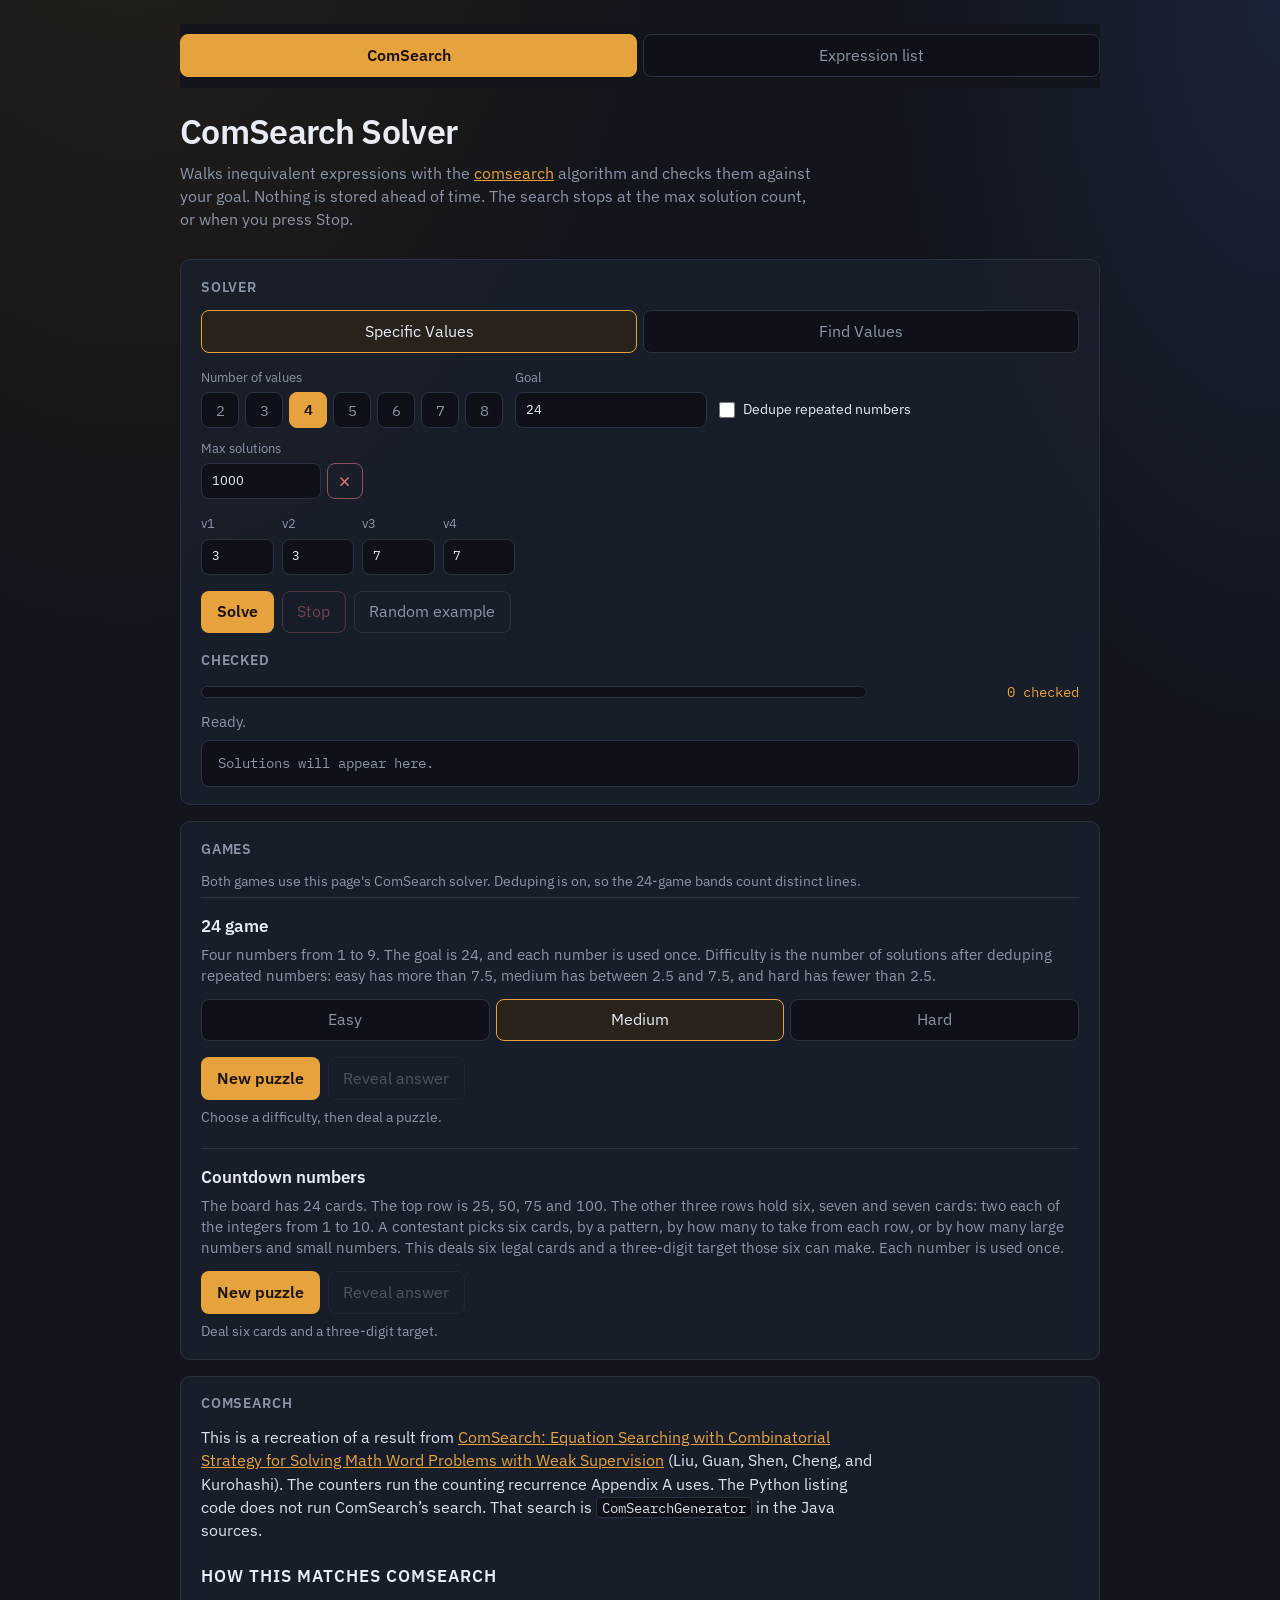
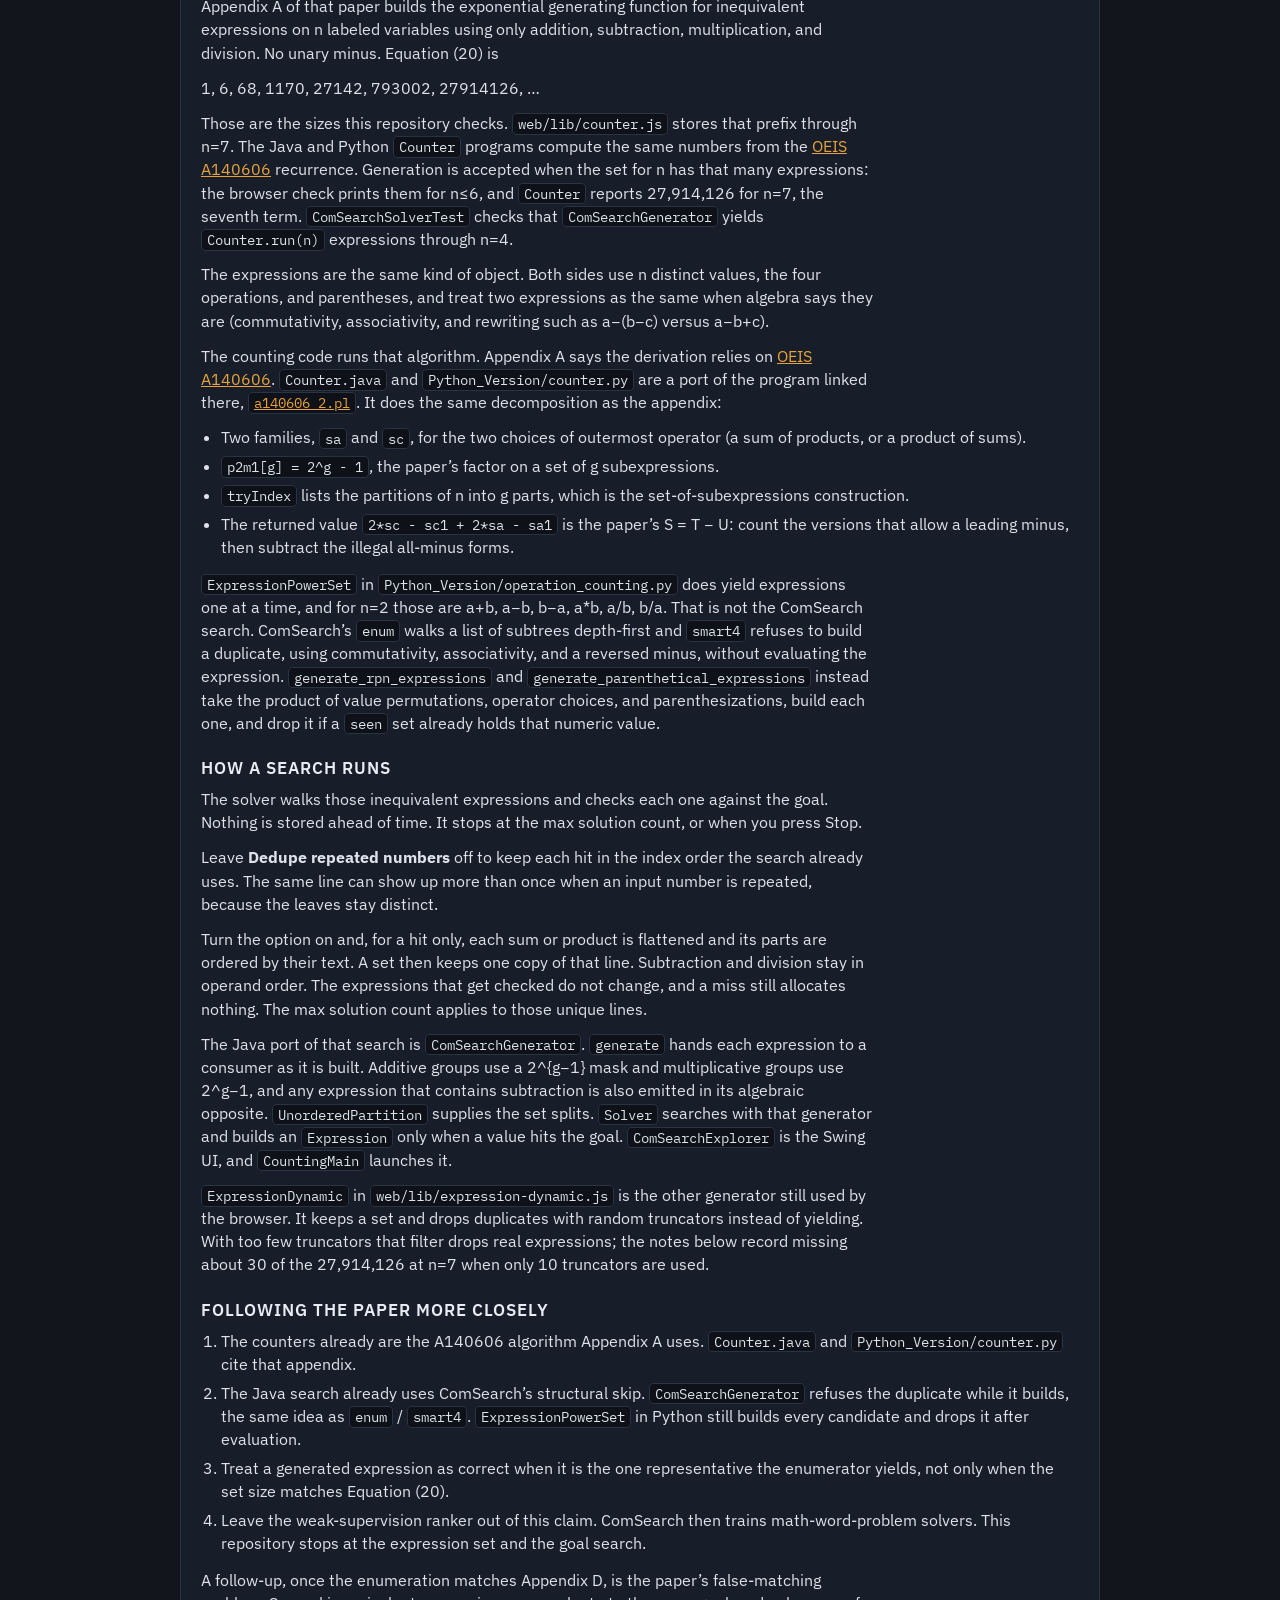
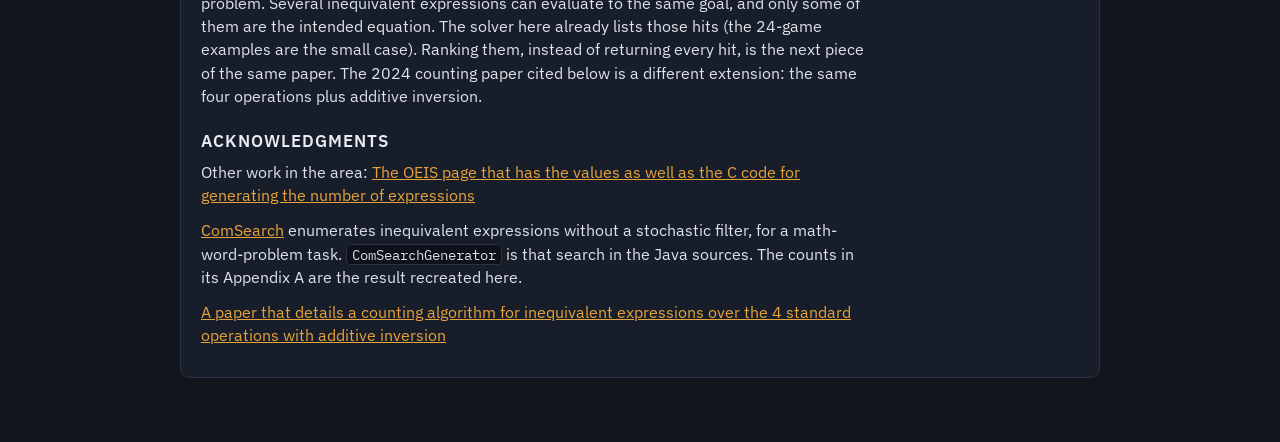
==== commit 3cc14309: "Add the 24 game and Countdown numbers under both solvers. The 24 game deals four numbers from 1 to 9" ====
--- a/web/comsearch.html
+++ b/web/comsearch.html
@@ -117,6 +117,8 @@
         <div class="results" id="results" aria-live="polite"></div>
       </section>
 
+      <section class="panel games" id="games" aria-labelledby="games-heading"></section>
+
       <section class="panel" aria-labelledby="notes-heading">
         <h2 id="notes-heading">ComSearch</h2>
         <div class="explain-body" id="comsearch-notes">Loading the ComSearch notes…</div>
--- a/web/styles.css
+++ b/web/styles.css
@@ -369,6 +369,70 @@
   color: var(--muted);
 }
 
+.game-answer:empty::before {
+  content: none;
+}
+
+.games .game-block {
+  margin-top: 1.25rem;
+  padding-top: 1rem;
+  border-top: 1px solid var(--border);
+}
+
+.games .game-block:first-of-type {
+  margin-top: 0.35rem;
+}
+
+.games h3 {
+  margin: 0 0 0.35rem;
+  font-size: 1.05rem;
+  font-weight: 600;
+}
+
+.games .game-block p {
+  margin: 0 0 0.75rem;
+  color: var(--muted);
+  font-size: 0.92rem;
+}
+
+.games button:disabled {
+  opacity: 0.45;
+  cursor: not-allowed;
+}
+
+.number-chips {
+  display: flex;
+  flex-wrap: wrap;
+  gap: 0.45rem;
+  margin-top: 0.65rem;
+}
+
+.number-chips:empty {
+  display: none;
+}
+
+.number-chips span {
+  min-width: 2.5rem;
+  text-align: center;
+  font-family: var(--mono);
+  font-size: 1.15rem;
+  padding: 0.35rem 0.65rem;
+  border-radius: 8px;
+  background: var(--bg-input);
+  border: 1px solid var(--border);
+}
+
+.number-chips .goal-chip {
+  color: #1a1206;
+  background: var(--accent);
+  border-color: var(--accent);
+  font-weight: 600;
+}
+
+.game-answer {
+  margin-top: 0.65rem;
+}
+
 .meta {
   margin-top: 0.5rem;
   font-size: 0.85rem;
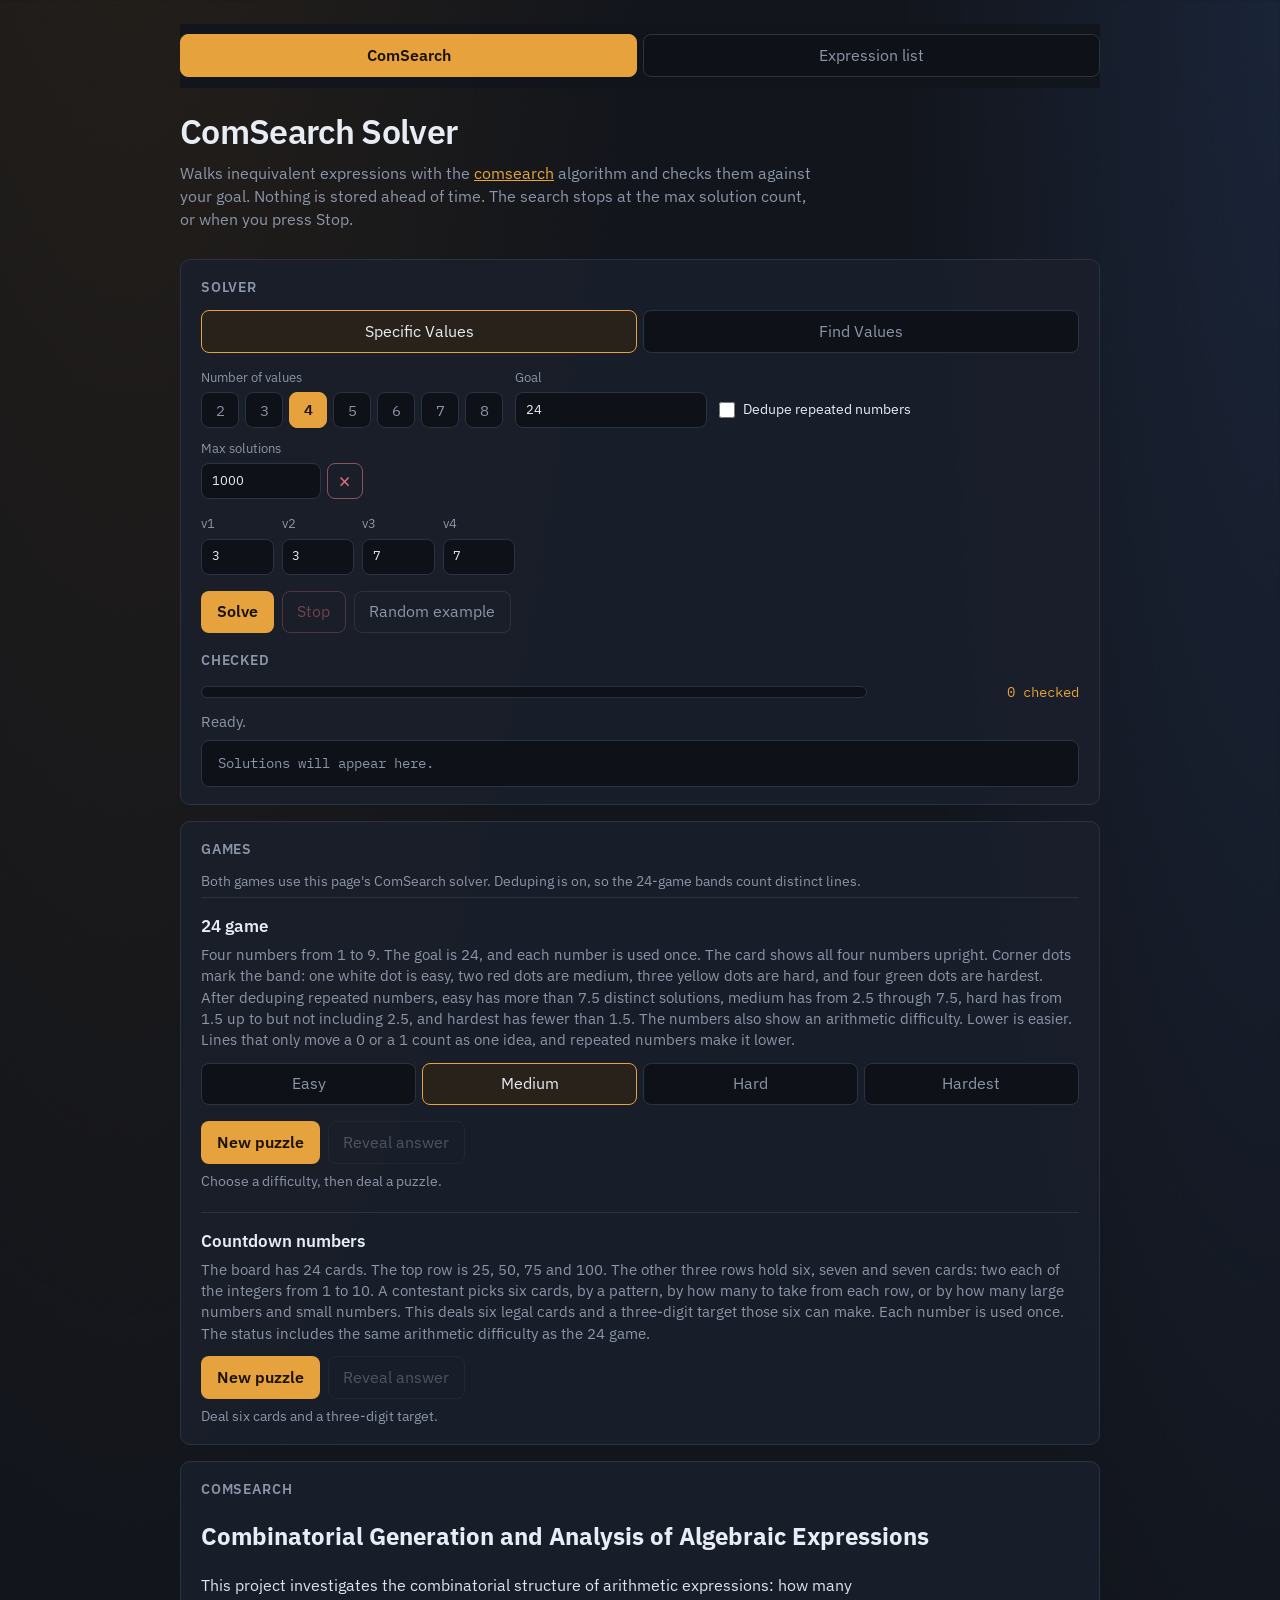
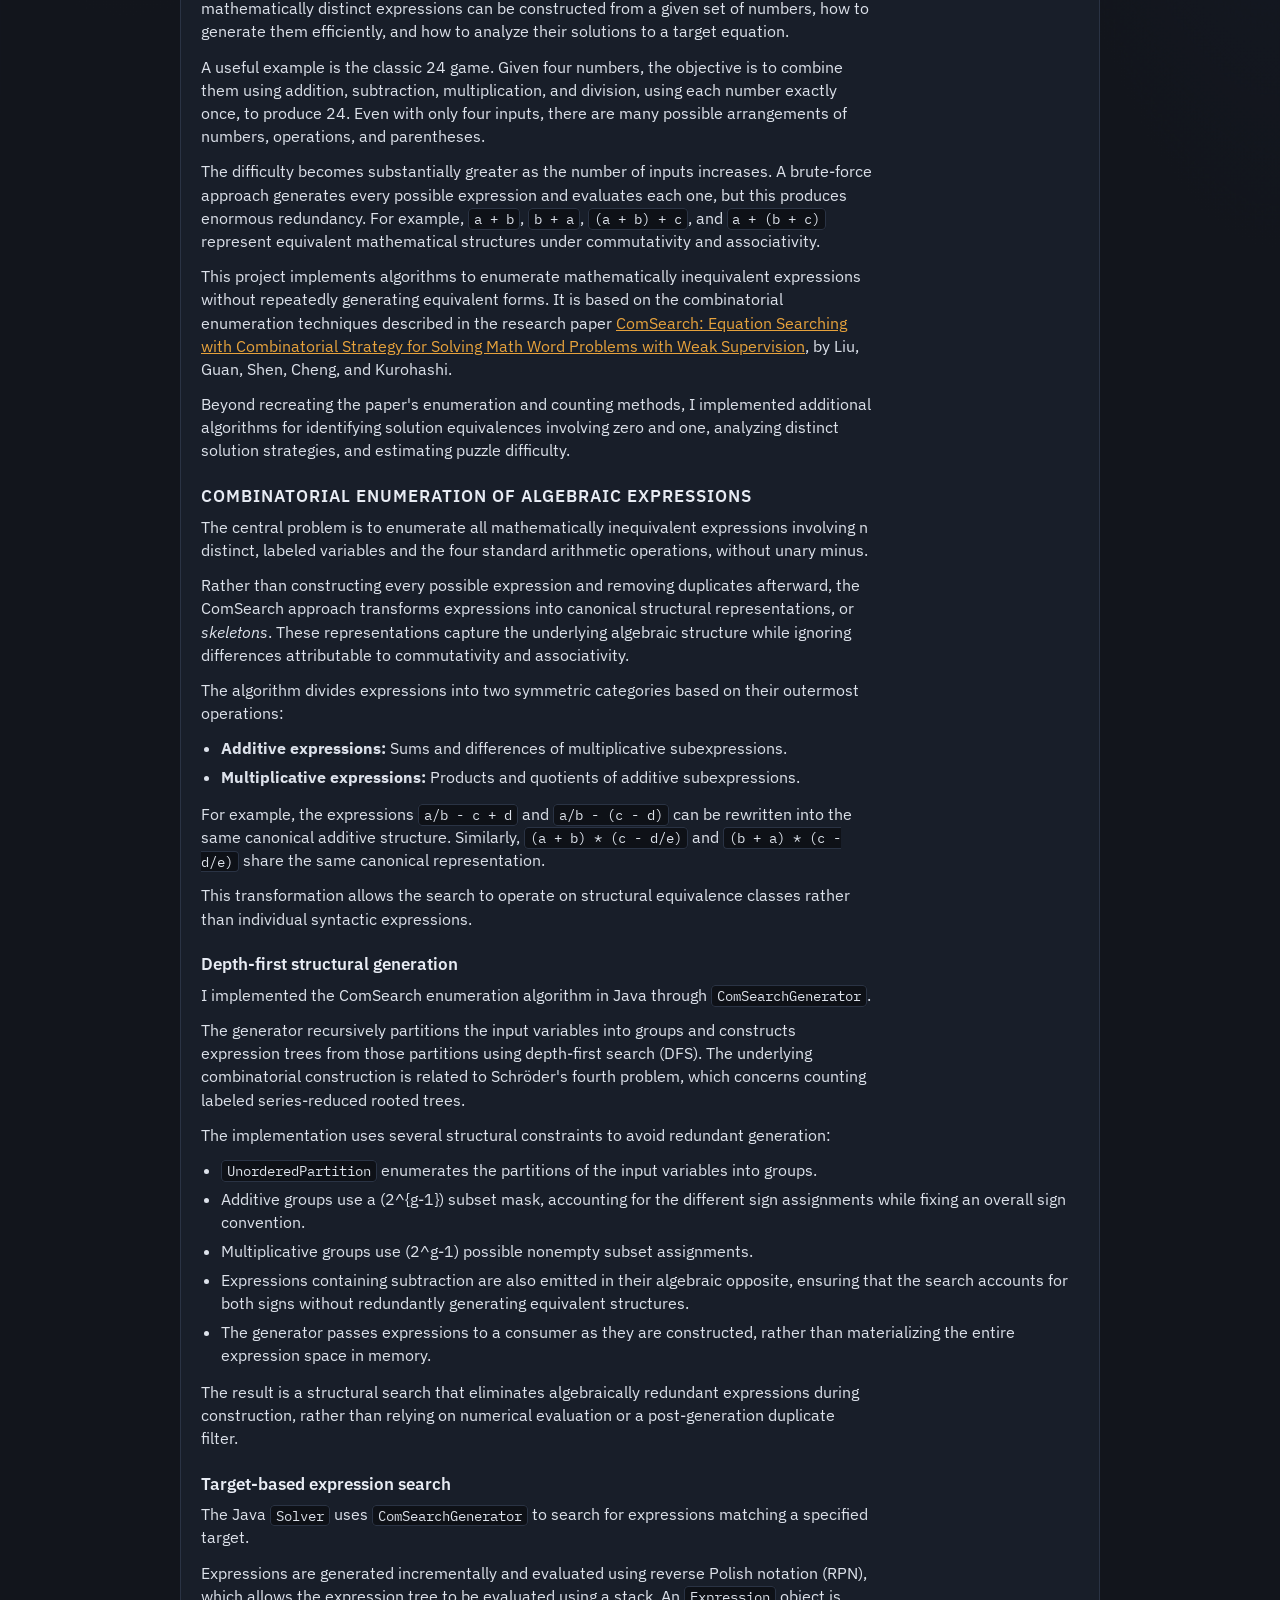
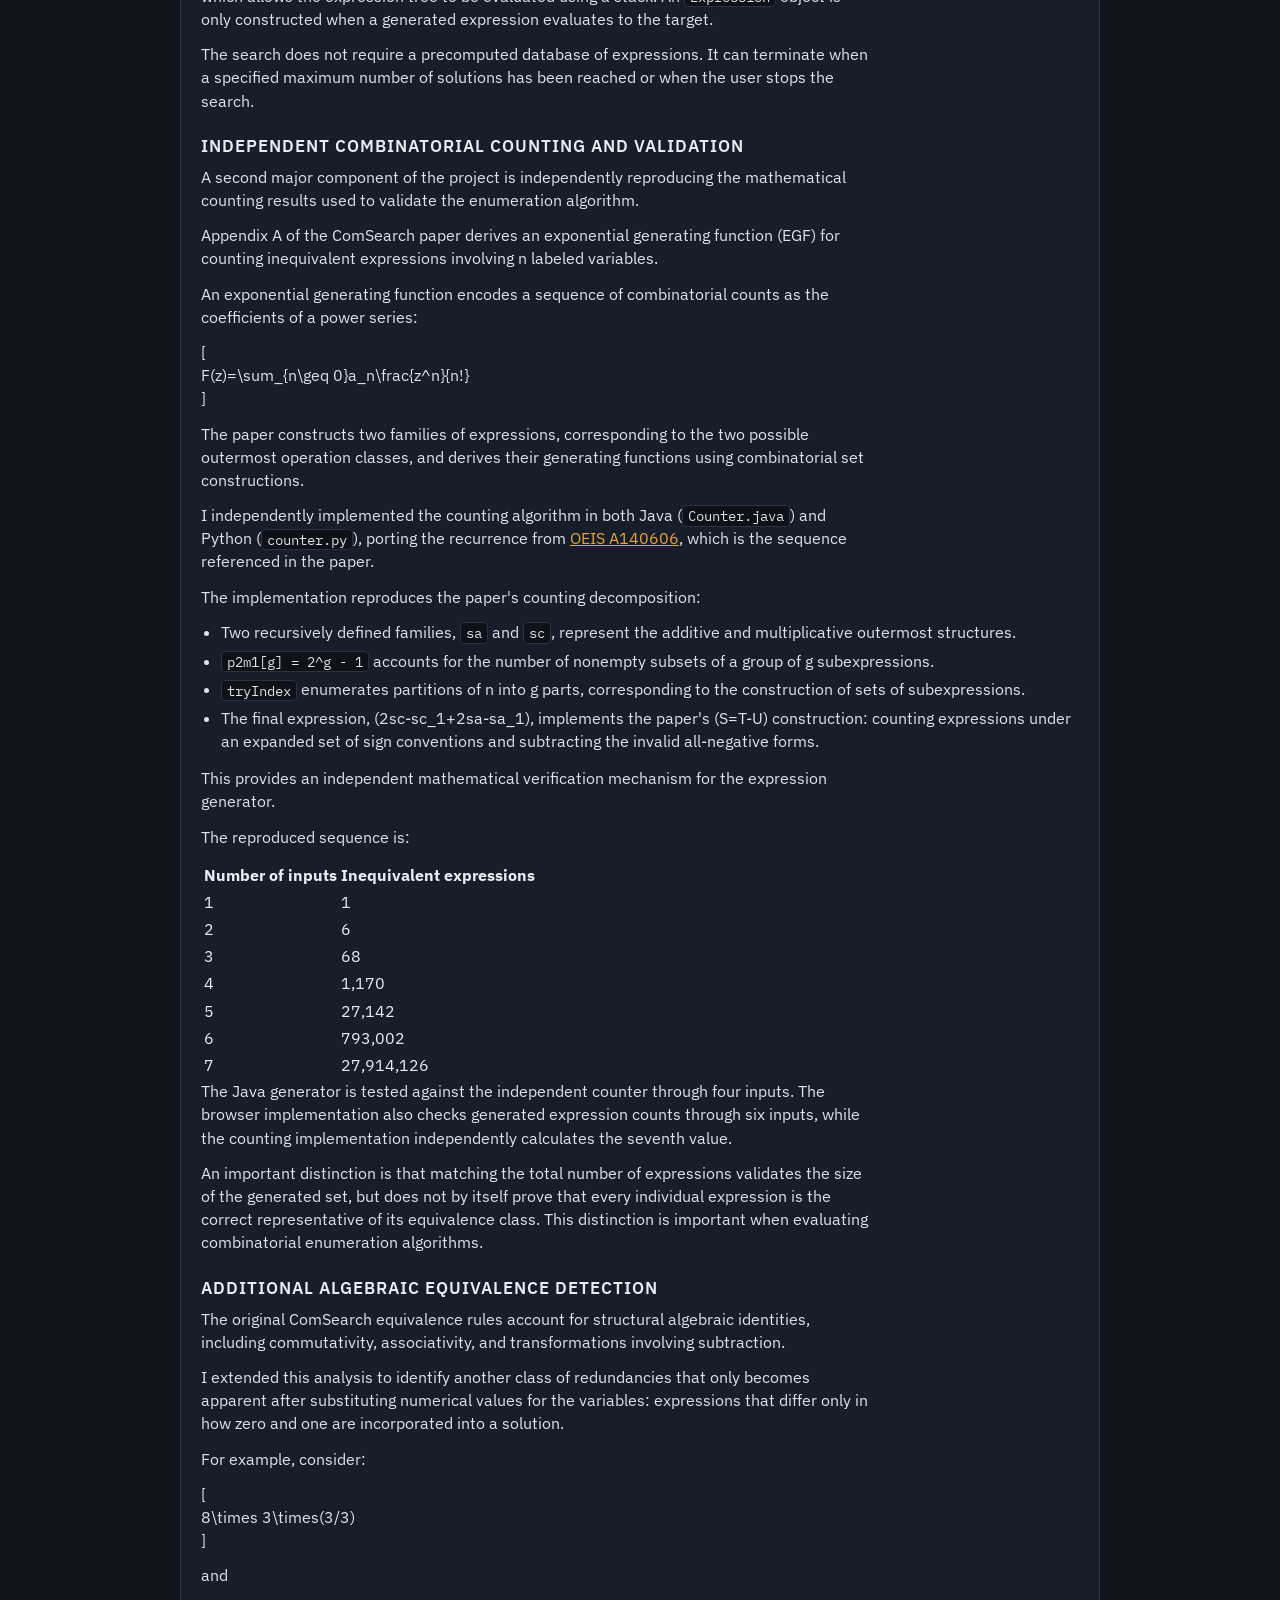
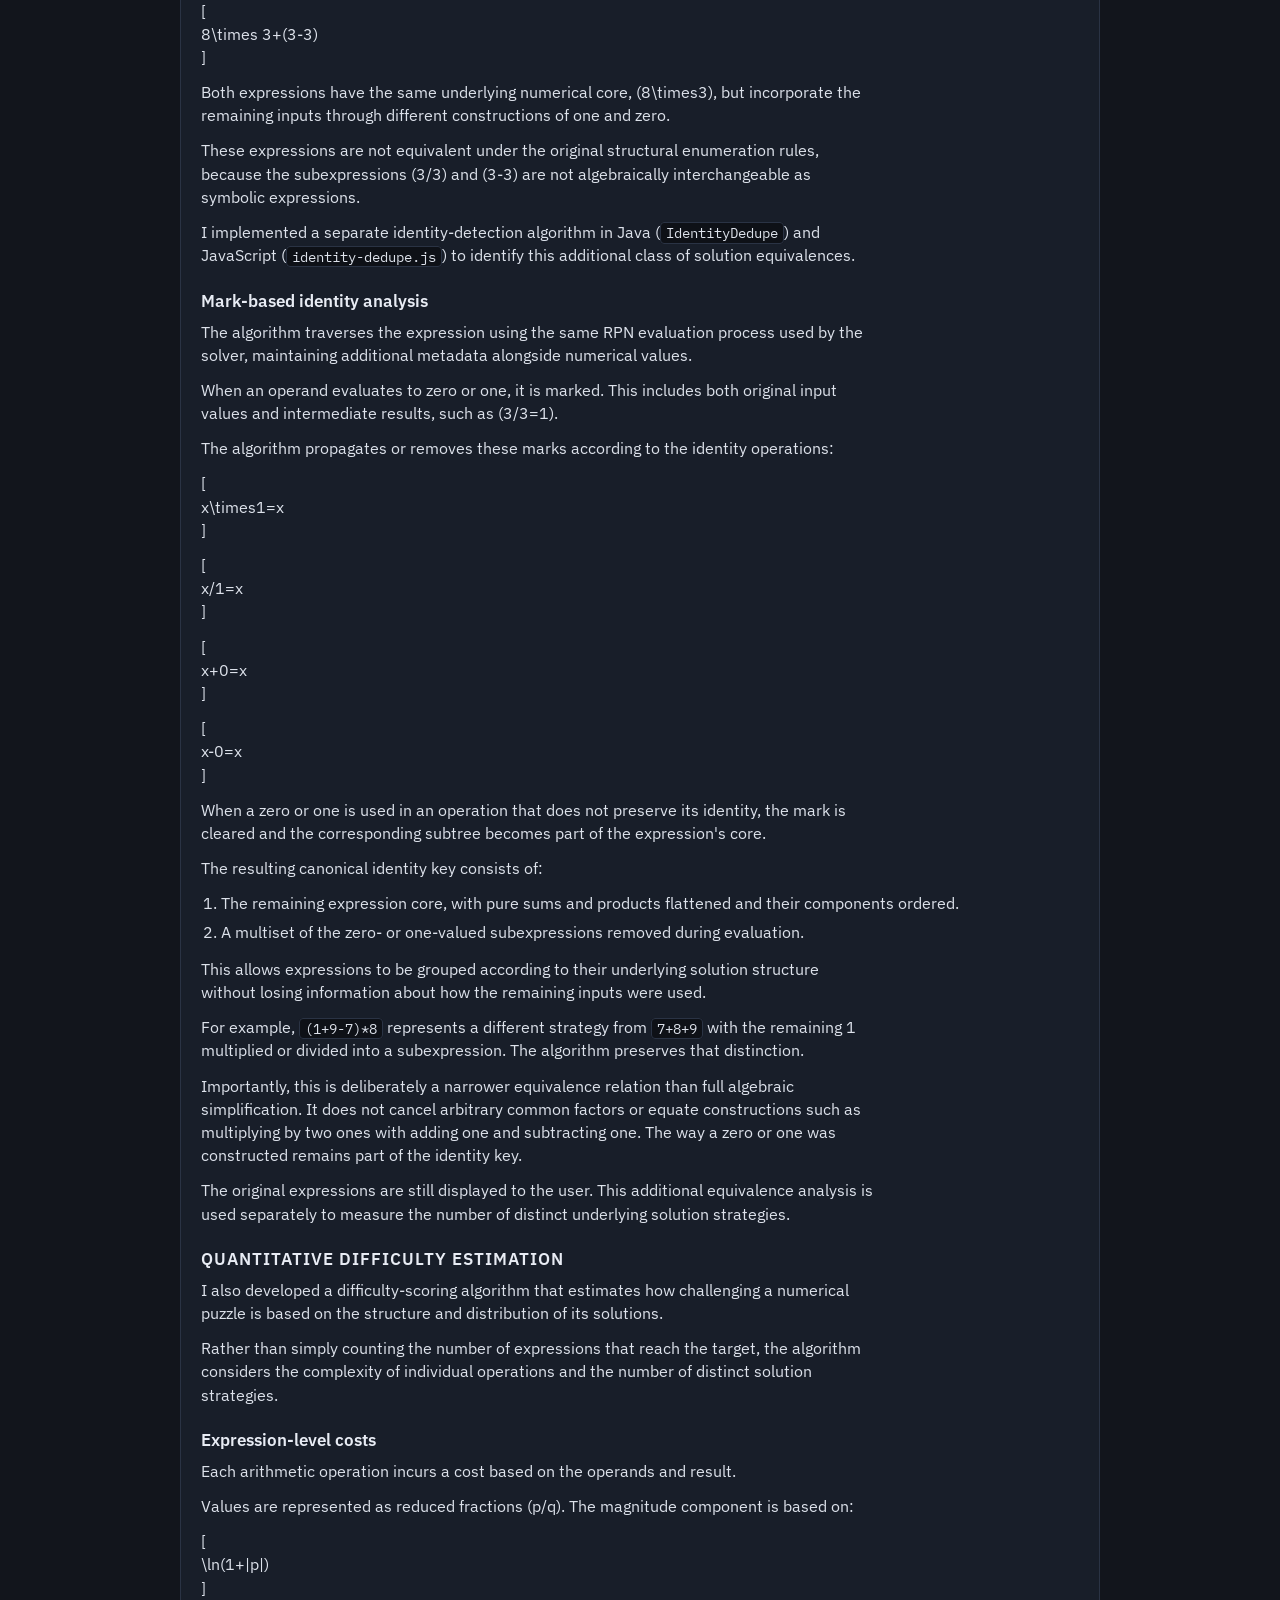
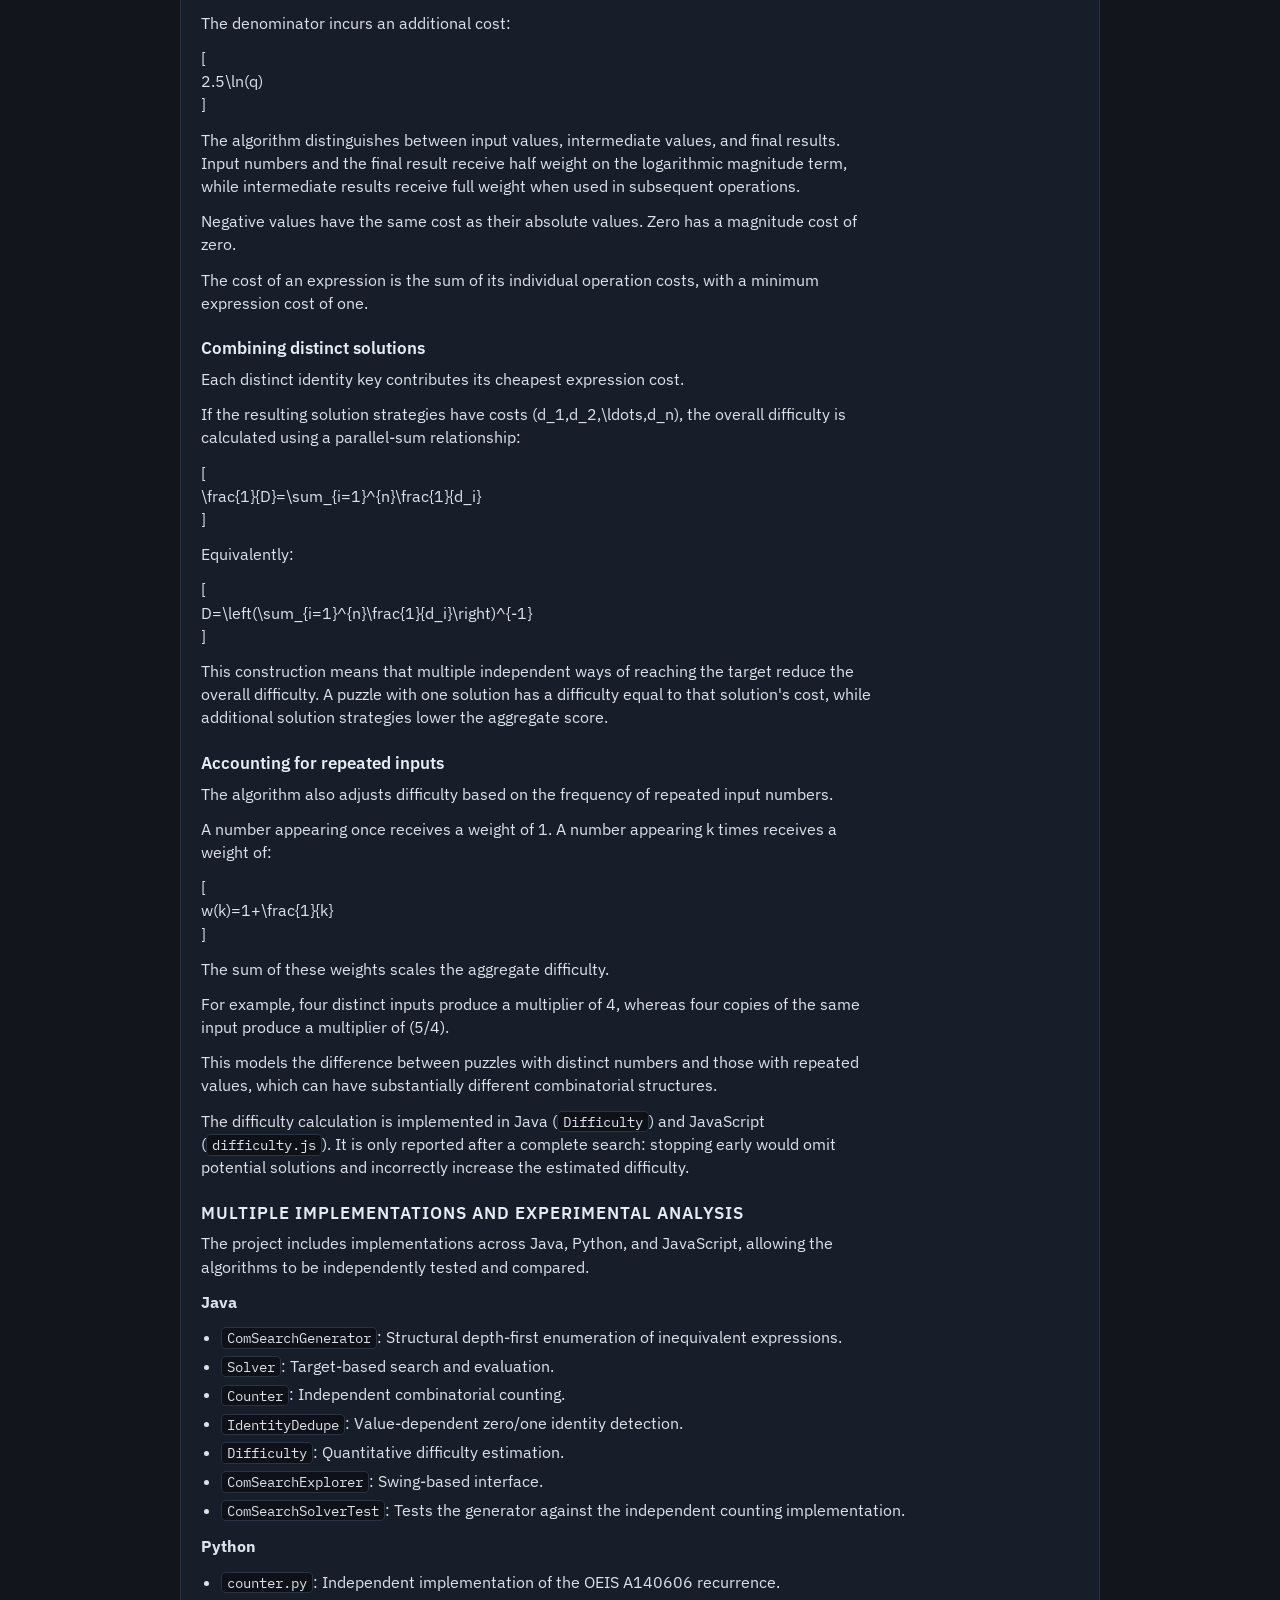
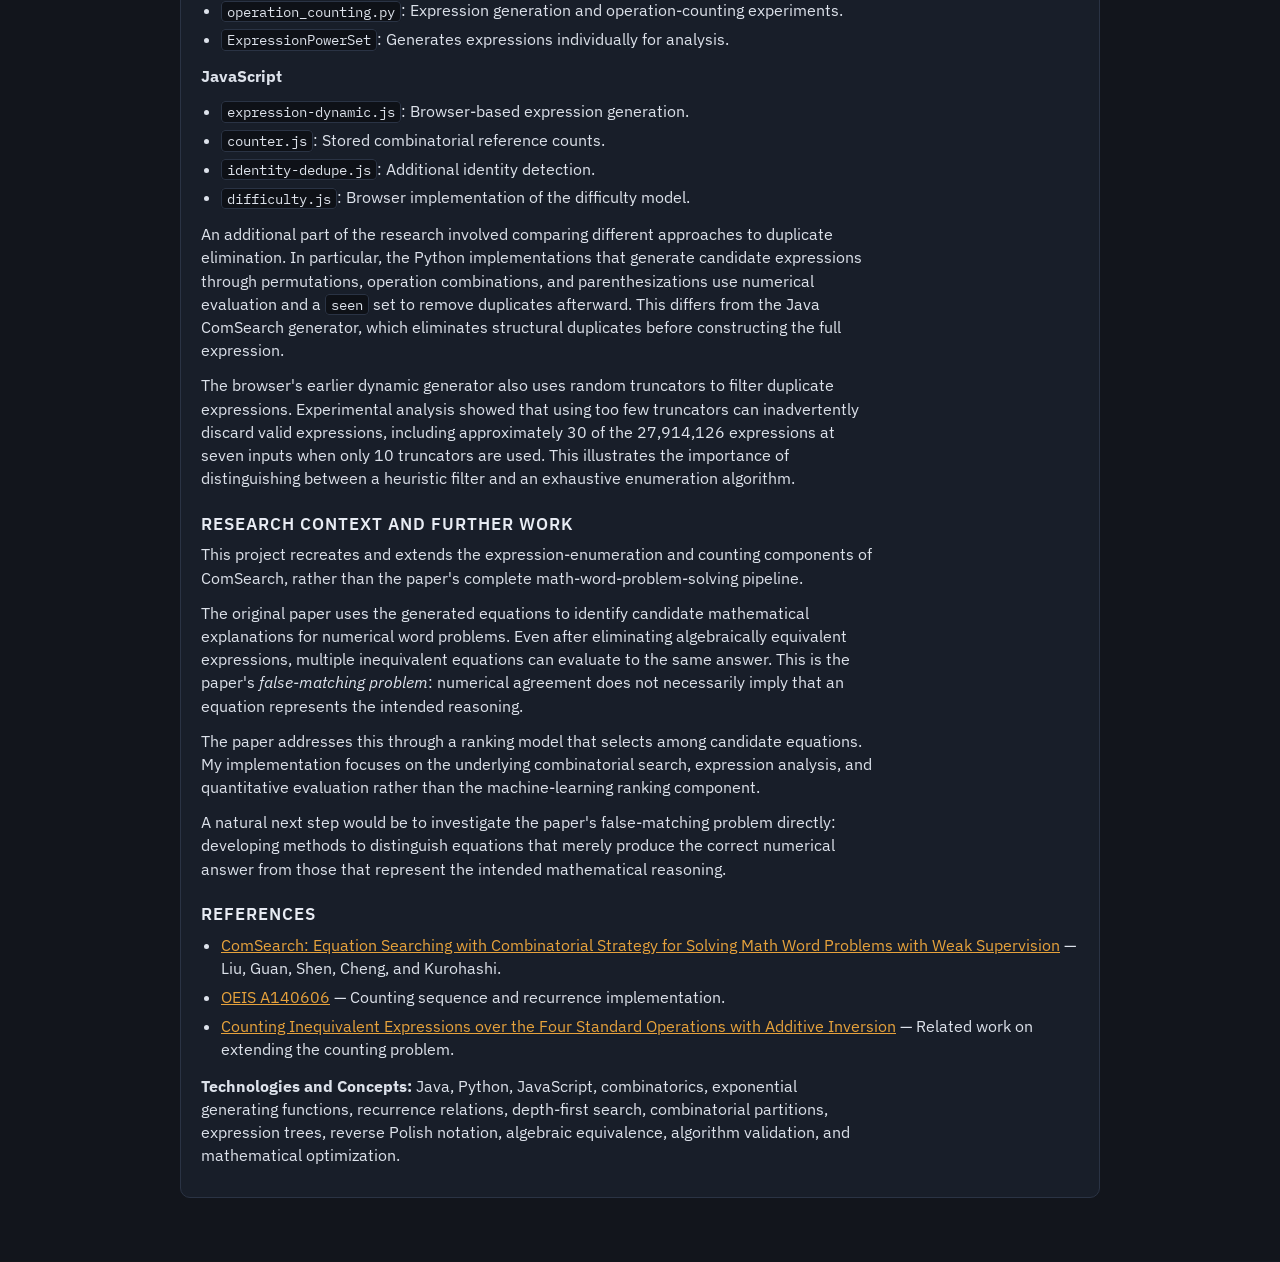
==== commit 7a858a0d: "Draw 24-game deals as cards with upright numbers. Each deal is a blue-and-gold wheel. All four numbe" ====
--- a/web/comsearch.html
+++ b/web/comsearch.html
@@ -7,7 +7,7 @@
     <link rel="preconnect" href="https://fonts.googleapis.com" />
     <link rel="preconnect" href="https://fonts.gstatic.com" crossorigin />
     <link
-      href="https://fonts.googleapis.com/css2?family=IBM+Plex+Mono:wght@400;500&family=IBM+Plex+Sans:wght@400;500;600&display=swap"
+      href="https://fonts.googleapis.com/css2?family=IBM+Plex+Mono:wght@400;500&family=IBM+Plex+Sans:wght@400;500;600&family=Lilita+One&display=swap"
       rel="stylesheet"
     />
     <link rel="stylesheet" href="./styles.css" />
--- a/web/styles.css
+++ b/web/styles.css
@@ -285,6 +285,7 @@
 
 .modes {
   display: flex;
+  flex-wrap: wrap;
   gap: 0.35rem;
   margin-bottom: 1rem;
 }
@@ -400,6 +401,23 @@
   cursor: not-allowed;
 }
 
+.game-wheel {
+  display: flex;
+  justify-content: center;
+  margin-top: 0.85rem;
+}
+
+.game-wheel:empty {
+  display: none;
+}
+
+.game-wheel svg {
+  width: min(100%, 22rem);
+  height: auto;
+  display: block;
+  box-shadow: 0 10px 28px rgba(0, 0, 0, 0.35);
+}
+
 .number-chips {
   display: flex;
   flex-wrap: wrap;
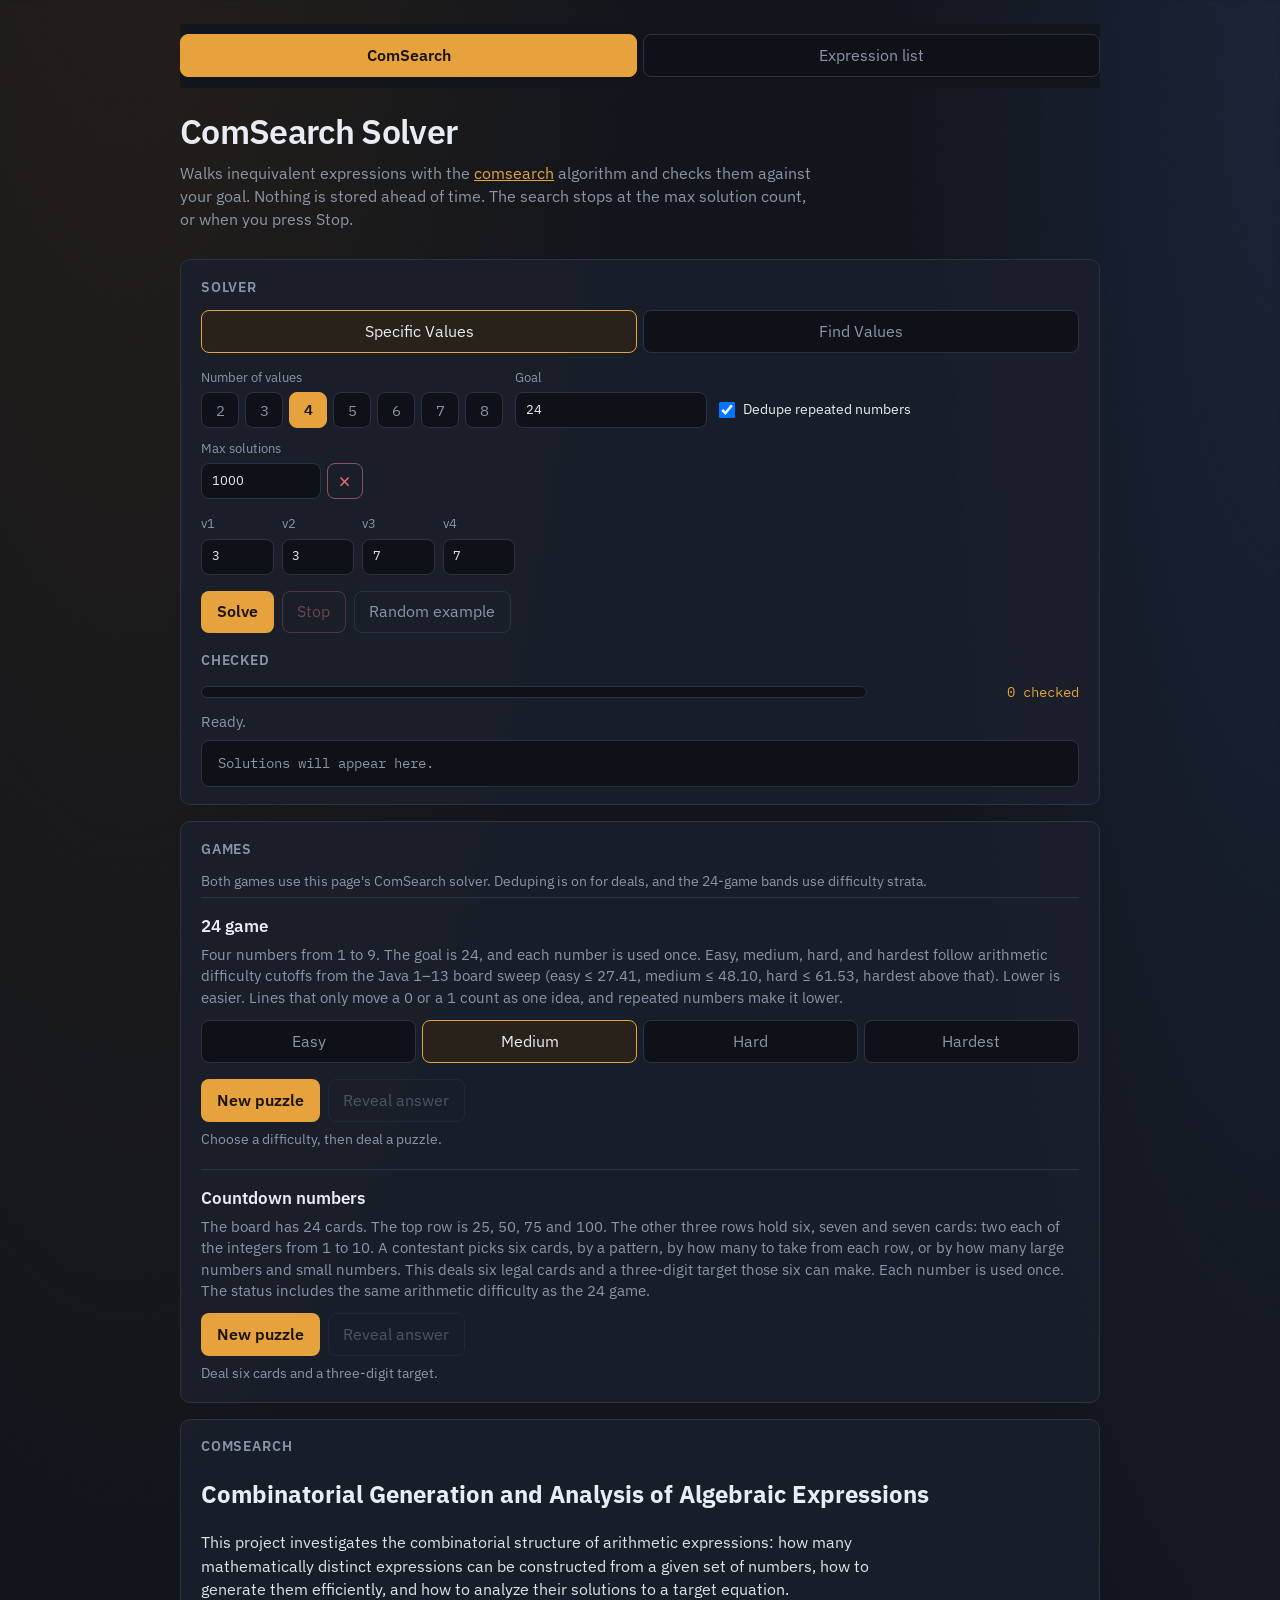
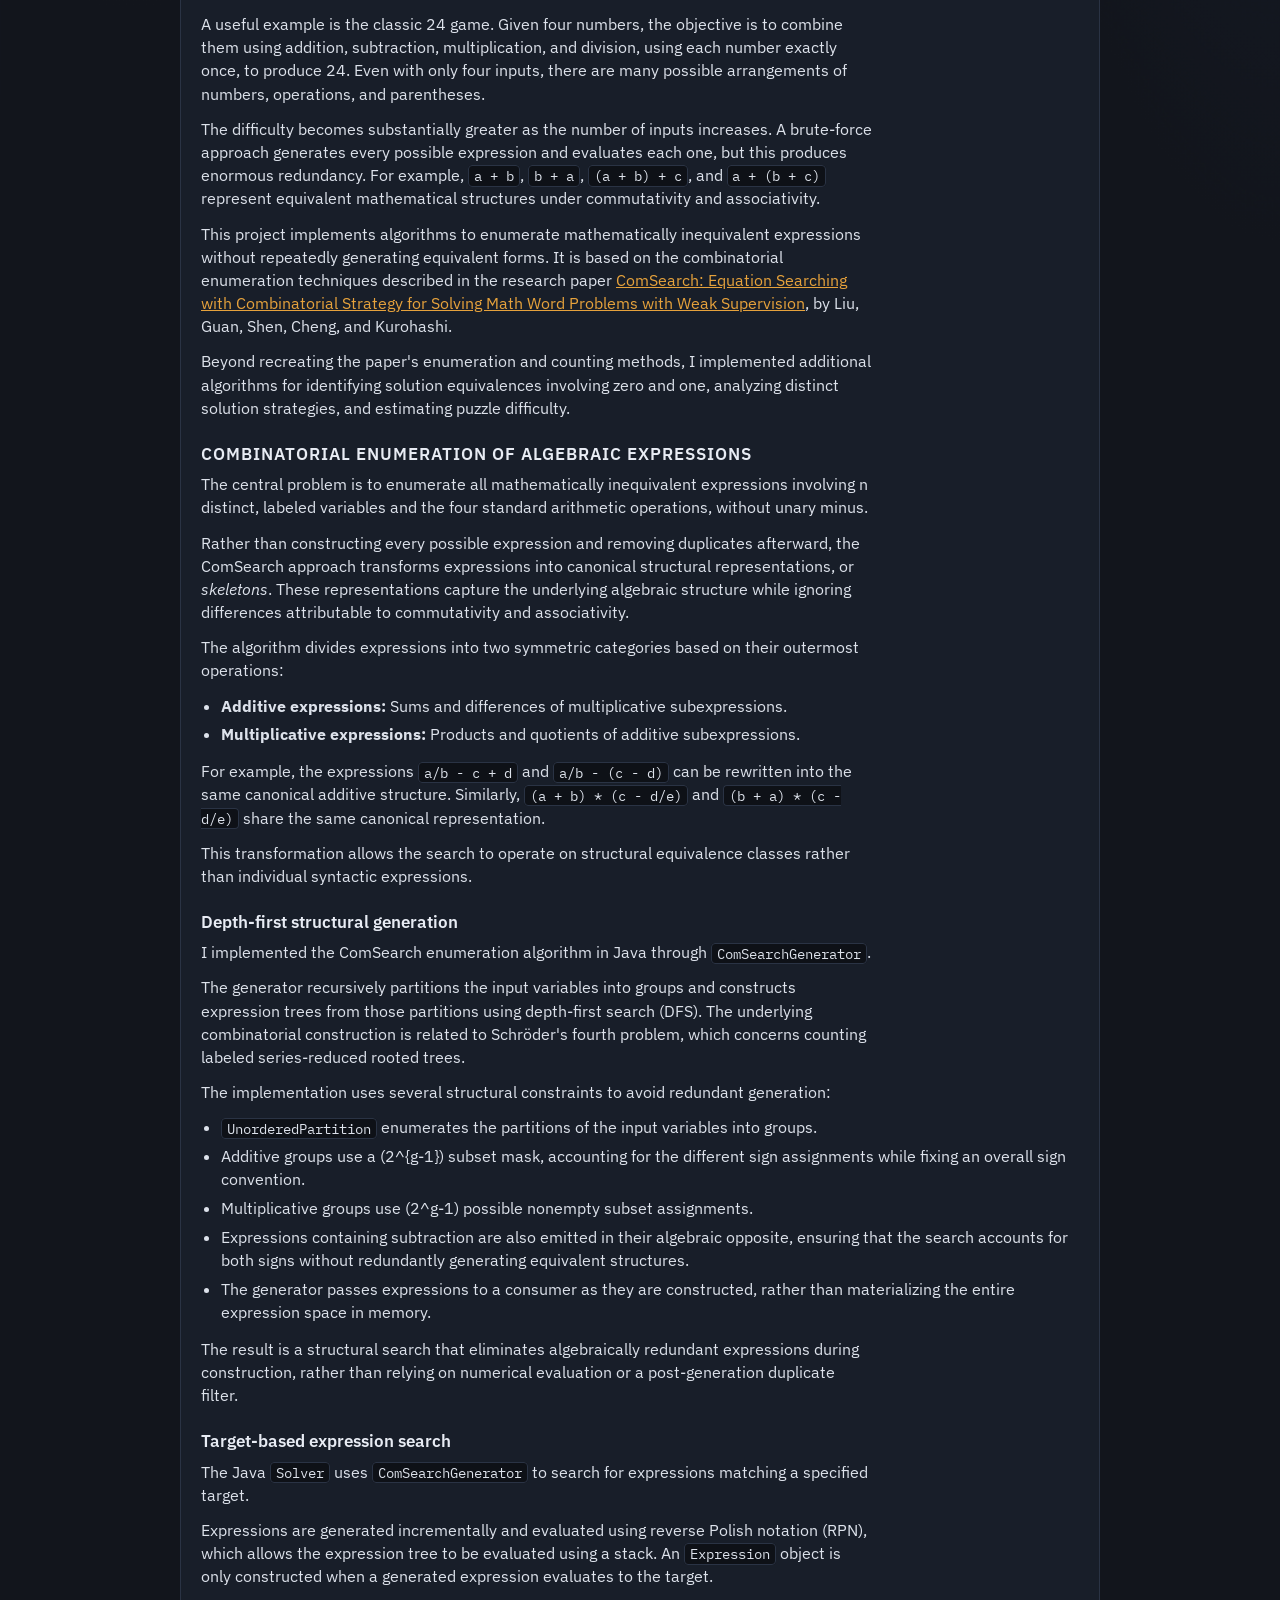
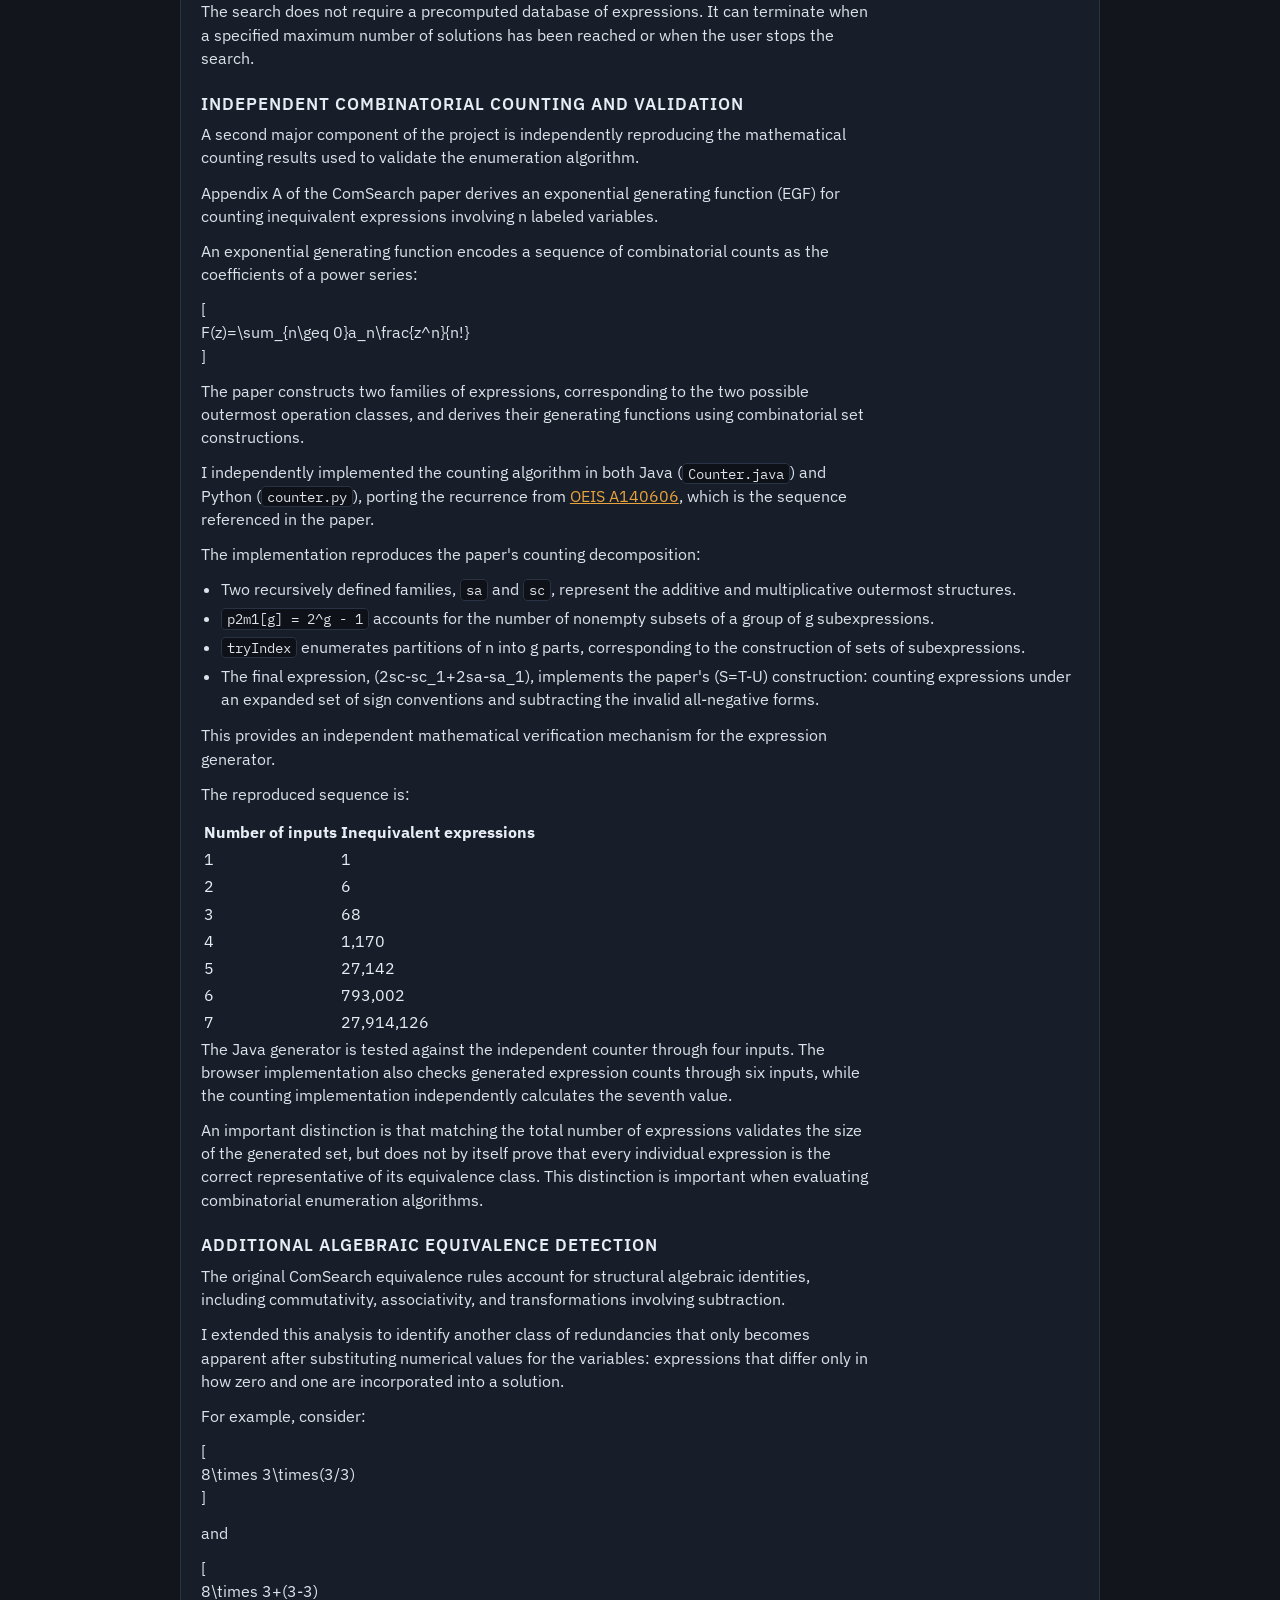
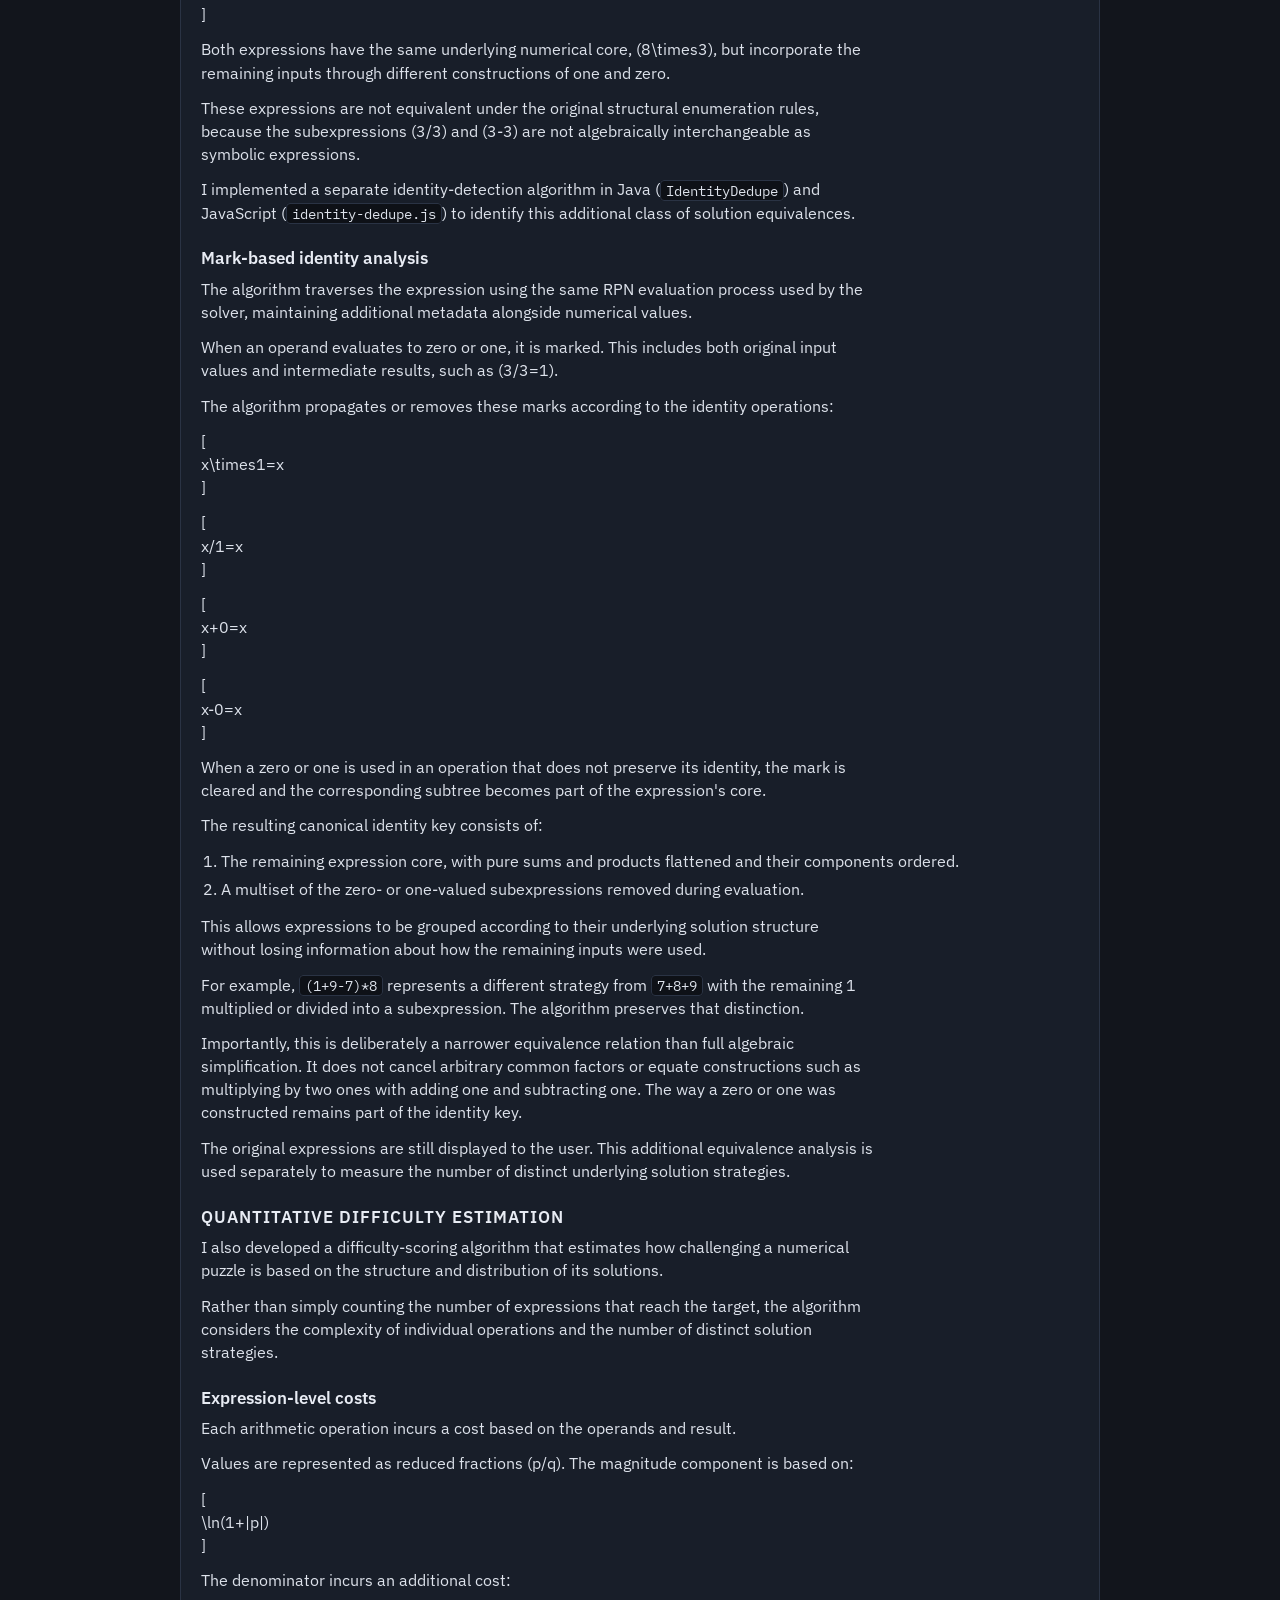
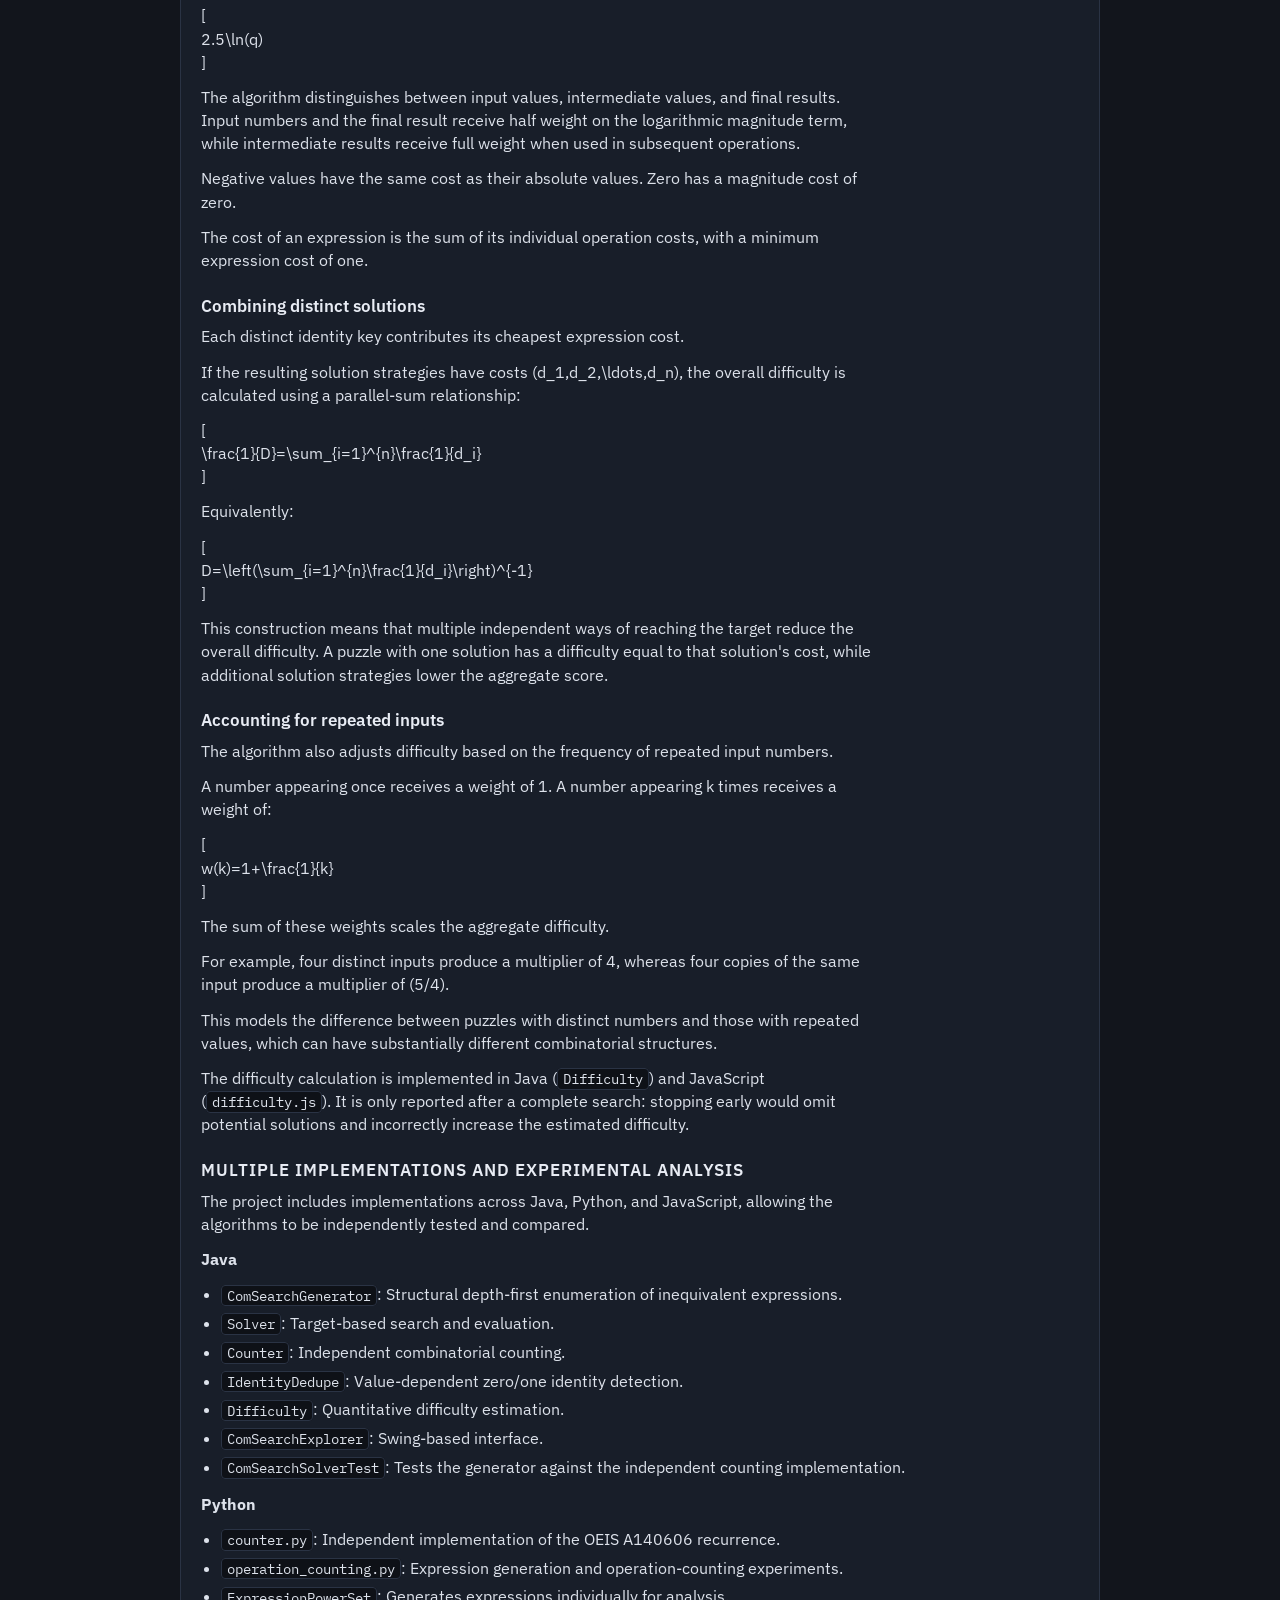
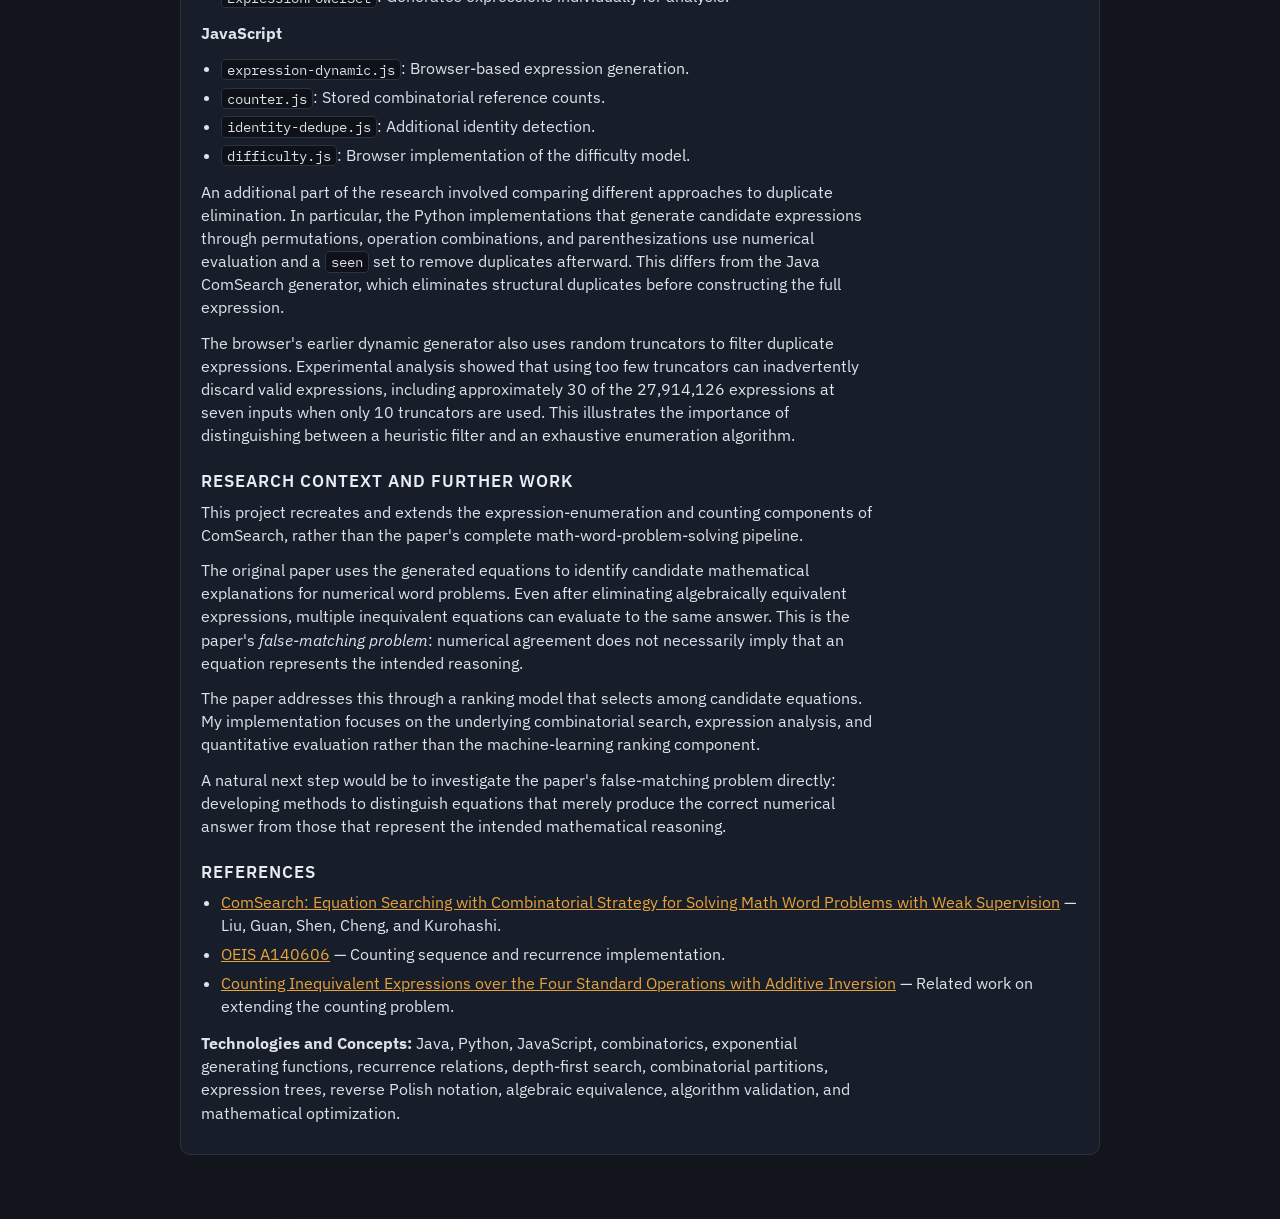
==== commit f7ad60ef: "Band 24-game deals by difficulty strata instead of solution count. Compute easy/medium/hard/hardest " ====
--- a/web/comsearch.html
+++ b/web/comsearch.html
@@ -7,7 +7,7 @@
     <link rel="preconnect" href="https://fonts.googleapis.com" />
     <link rel="preconnect" href="https://fonts.gstatic.com" crossorigin />
     <link
-      href="https://fonts.googleapis.com/css2?family=IBM+Plex+Mono:wght@400;500&family=IBM+Plex+Sans:wght@400;500;600&family=Lilita+One&display=swap"
+      href="https://fonts.googleapis.com/css2?family=IBM+Plex+Mono:wght@400;500&family=IBM+Plex+Sans:wght@400;500;600&display=swap"
       rel="stylesheet"
     />
     <link rel="stylesheet" href="./styles.css" />
@@ -51,7 +51,7 @@
             <input id="goal" type="text" inputmode="decimal" value="24" autocomplete="off" />
           </label>
           <label class="check">
-            <input id="dedupeRepeated" type="checkbox" />
+            <input id="dedupeRepeated" type="checkbox" checked />
             Dedupe repeated numbers
           </label>
           <div class="field">
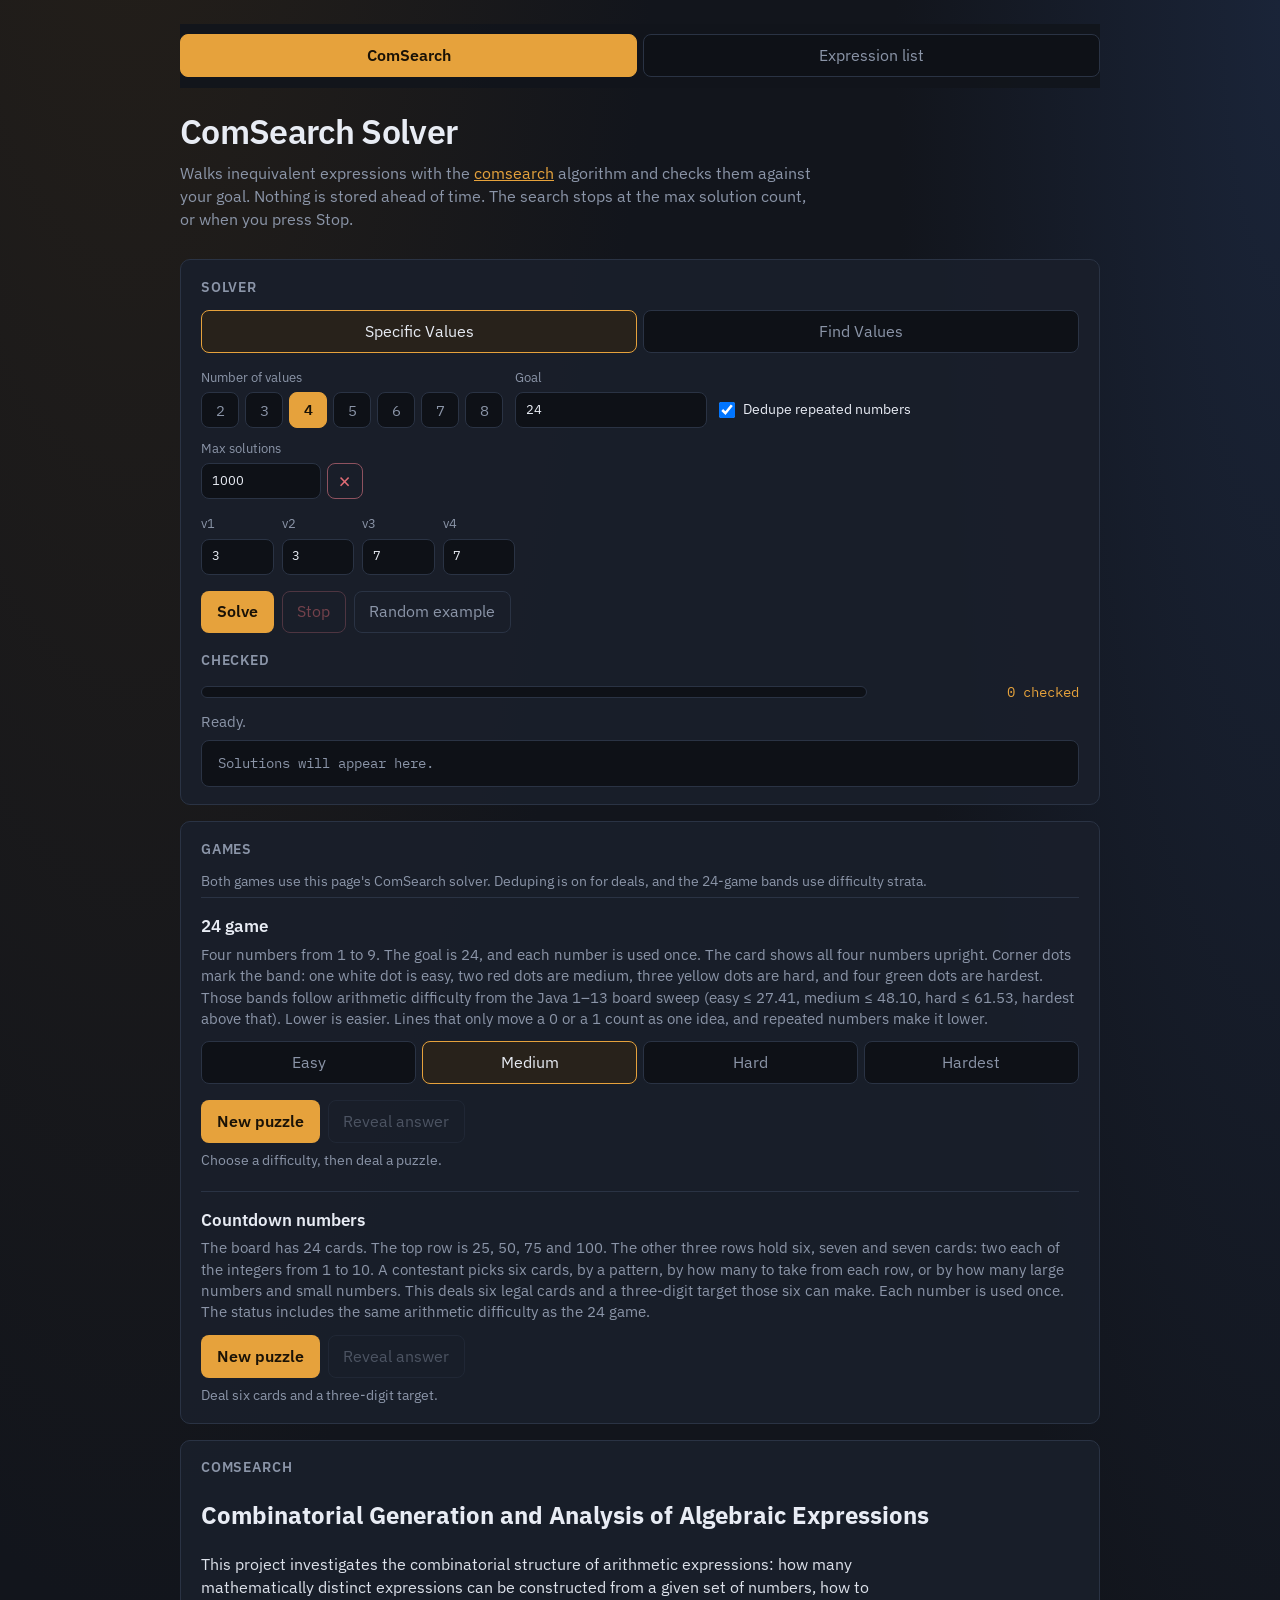
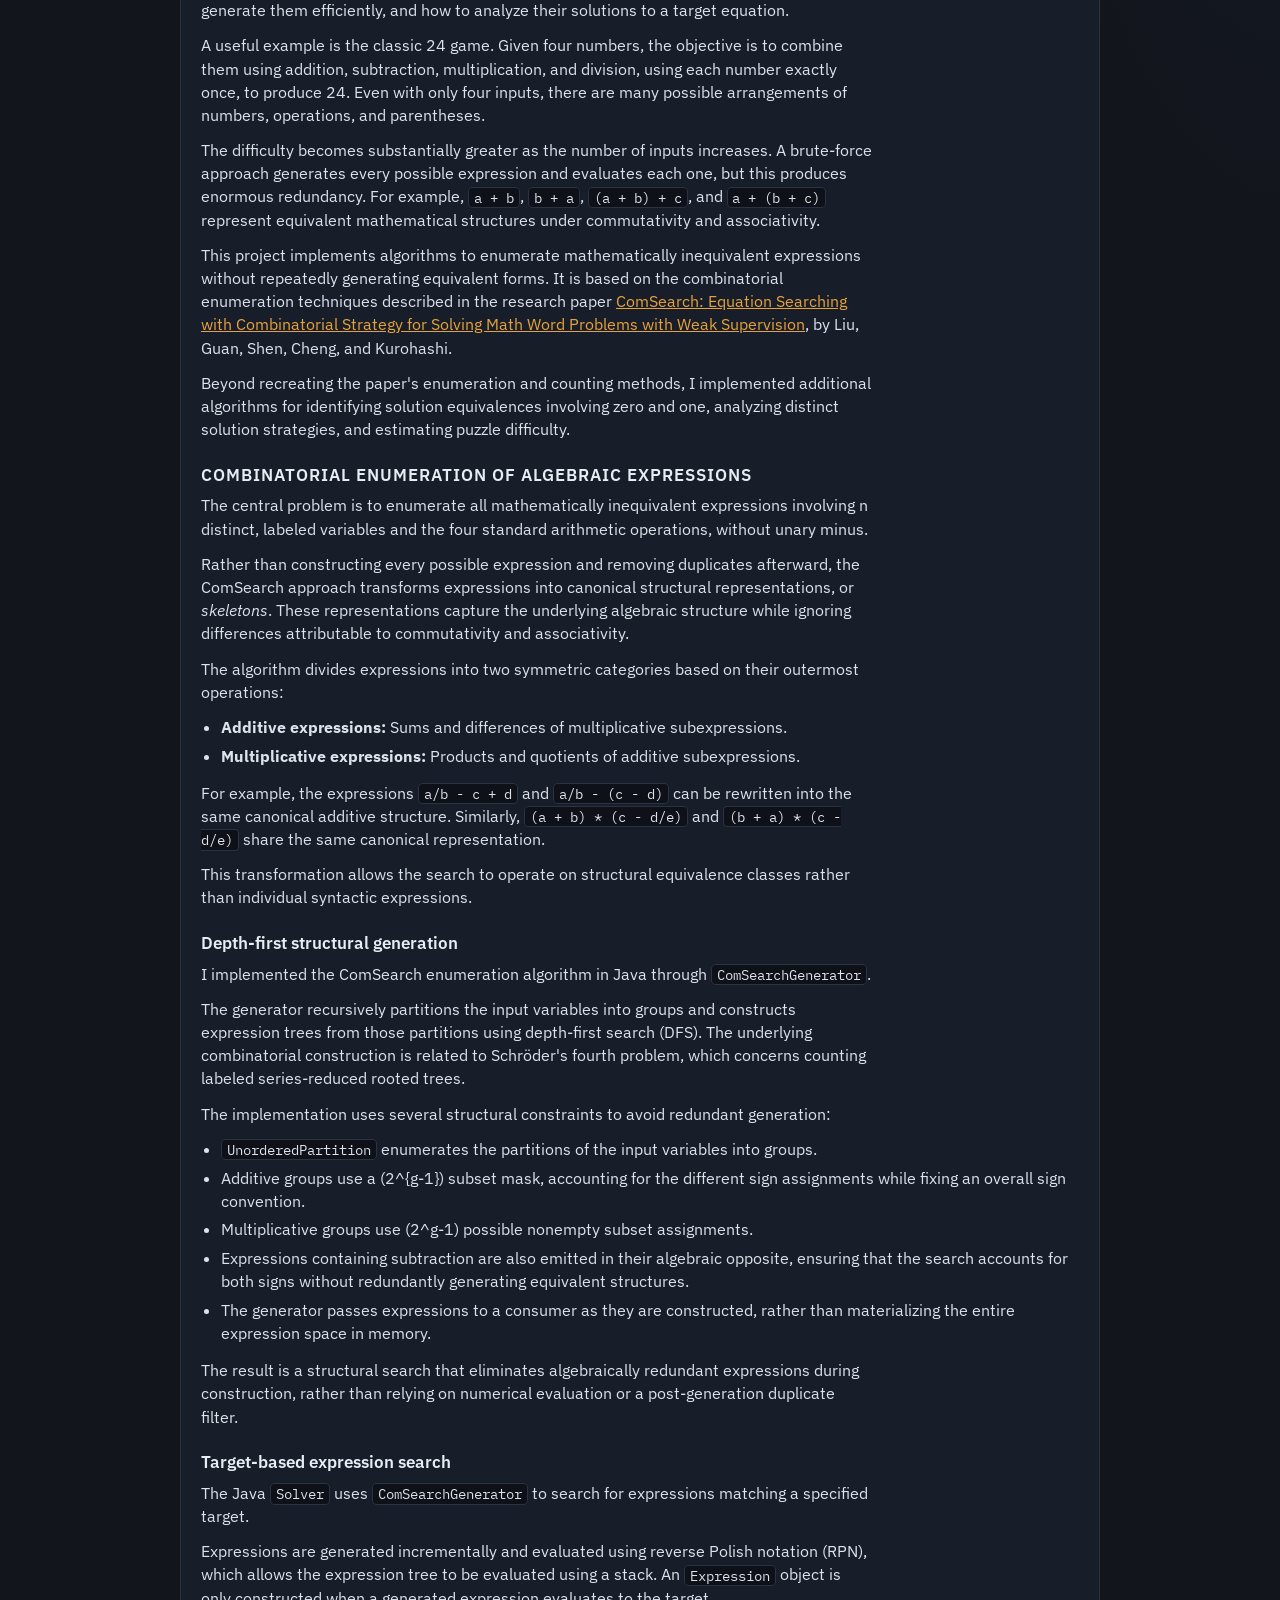
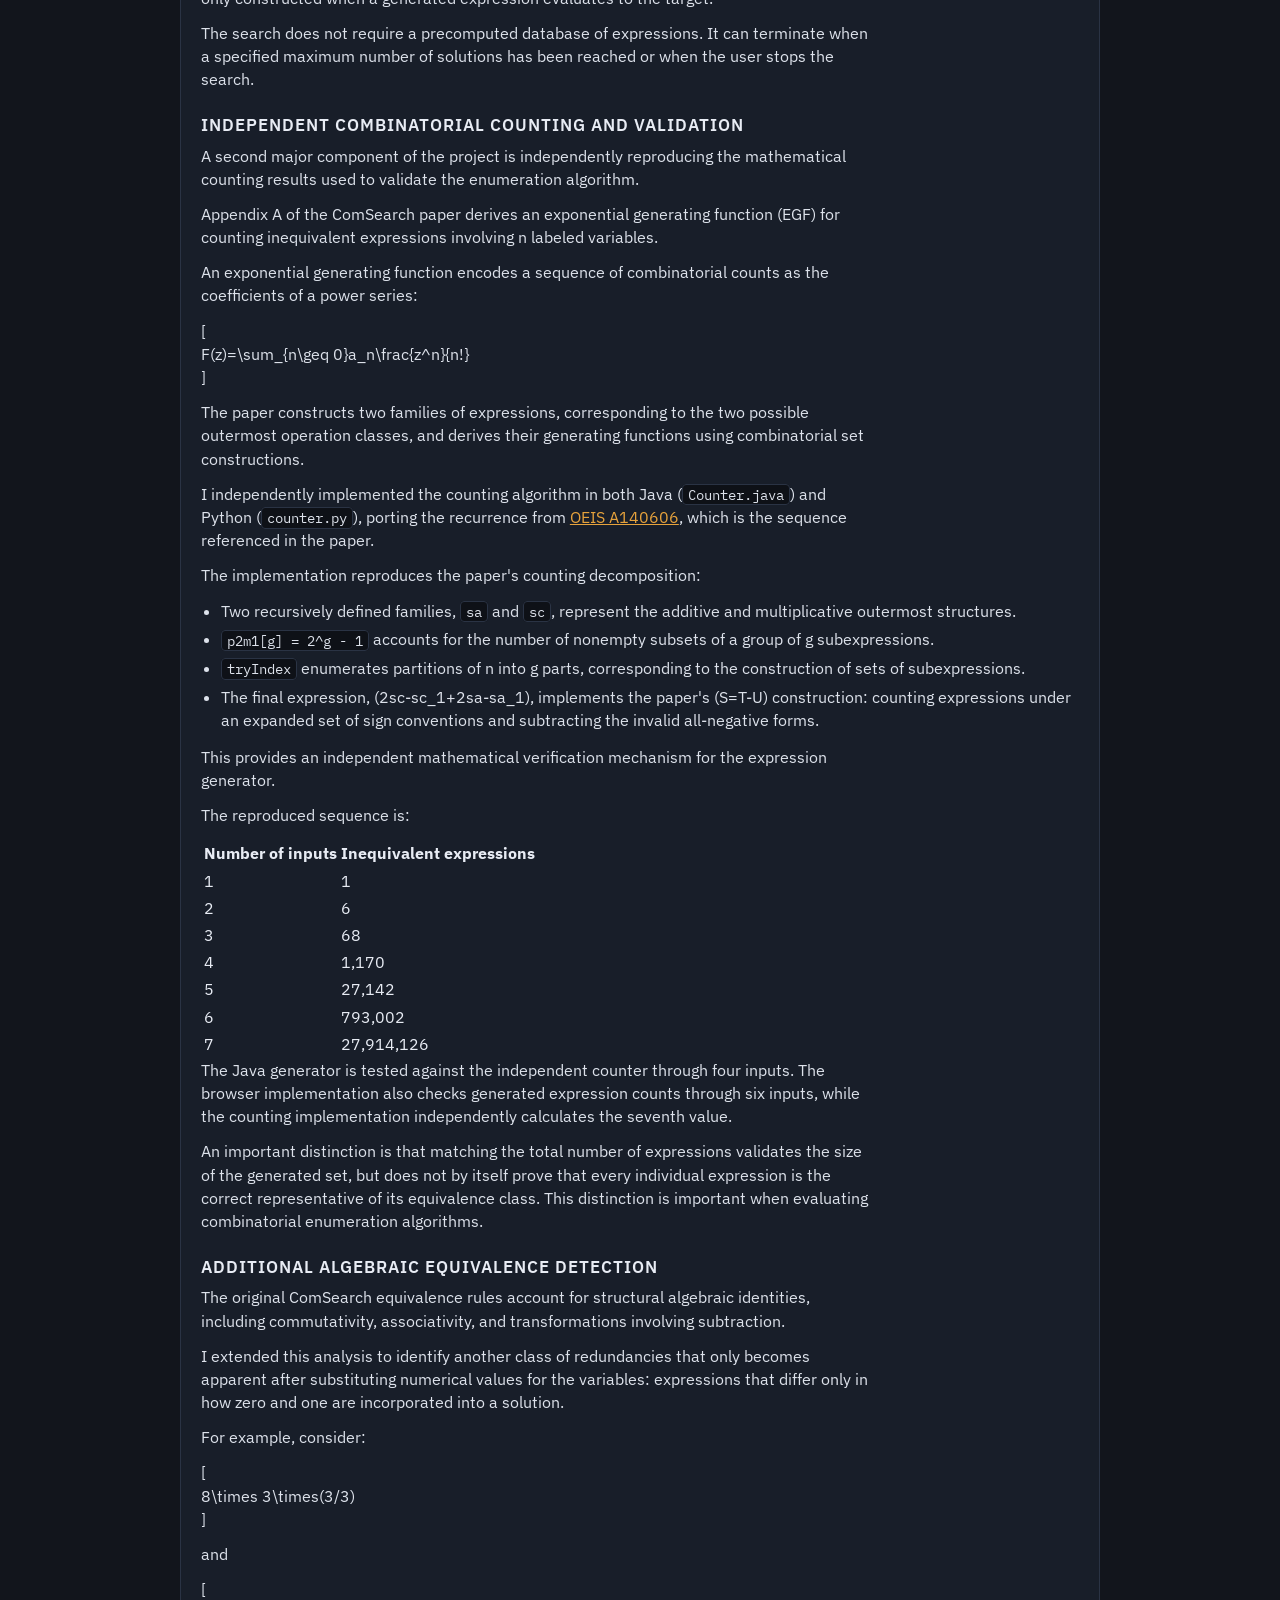
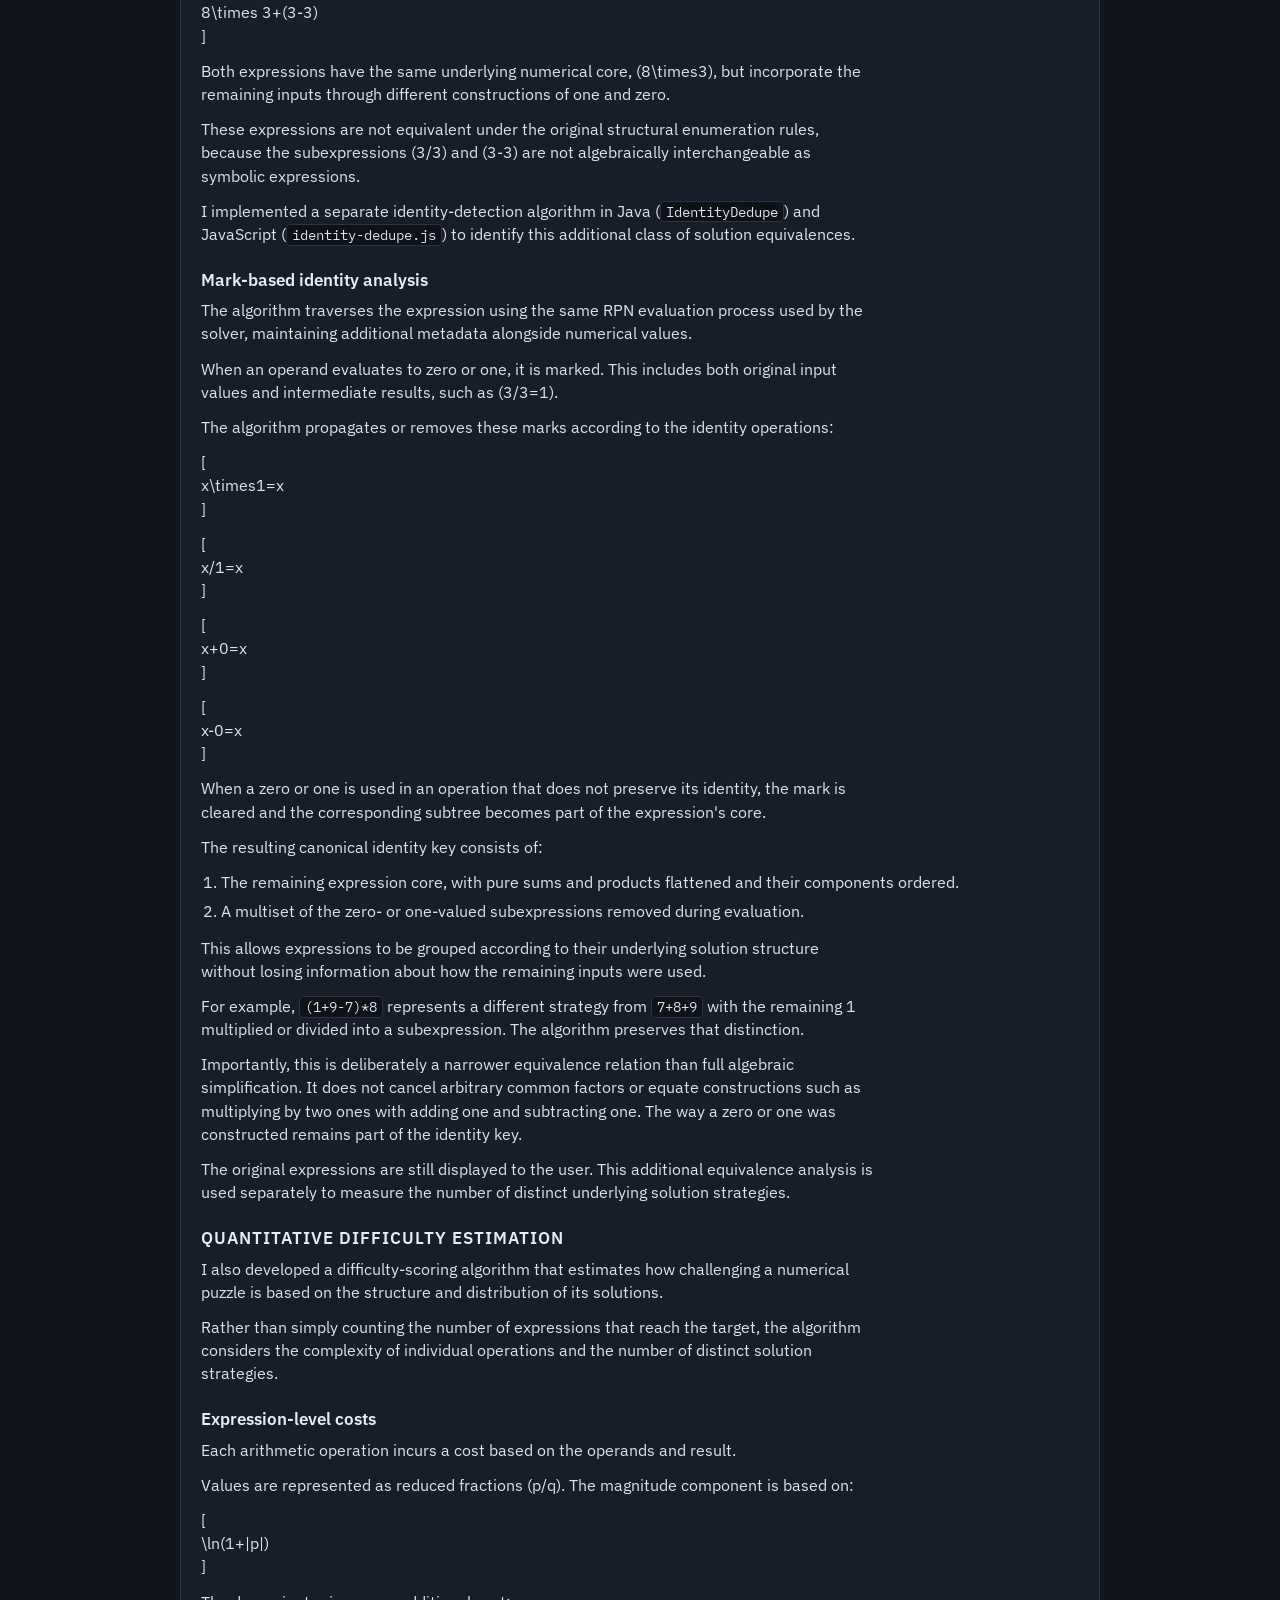
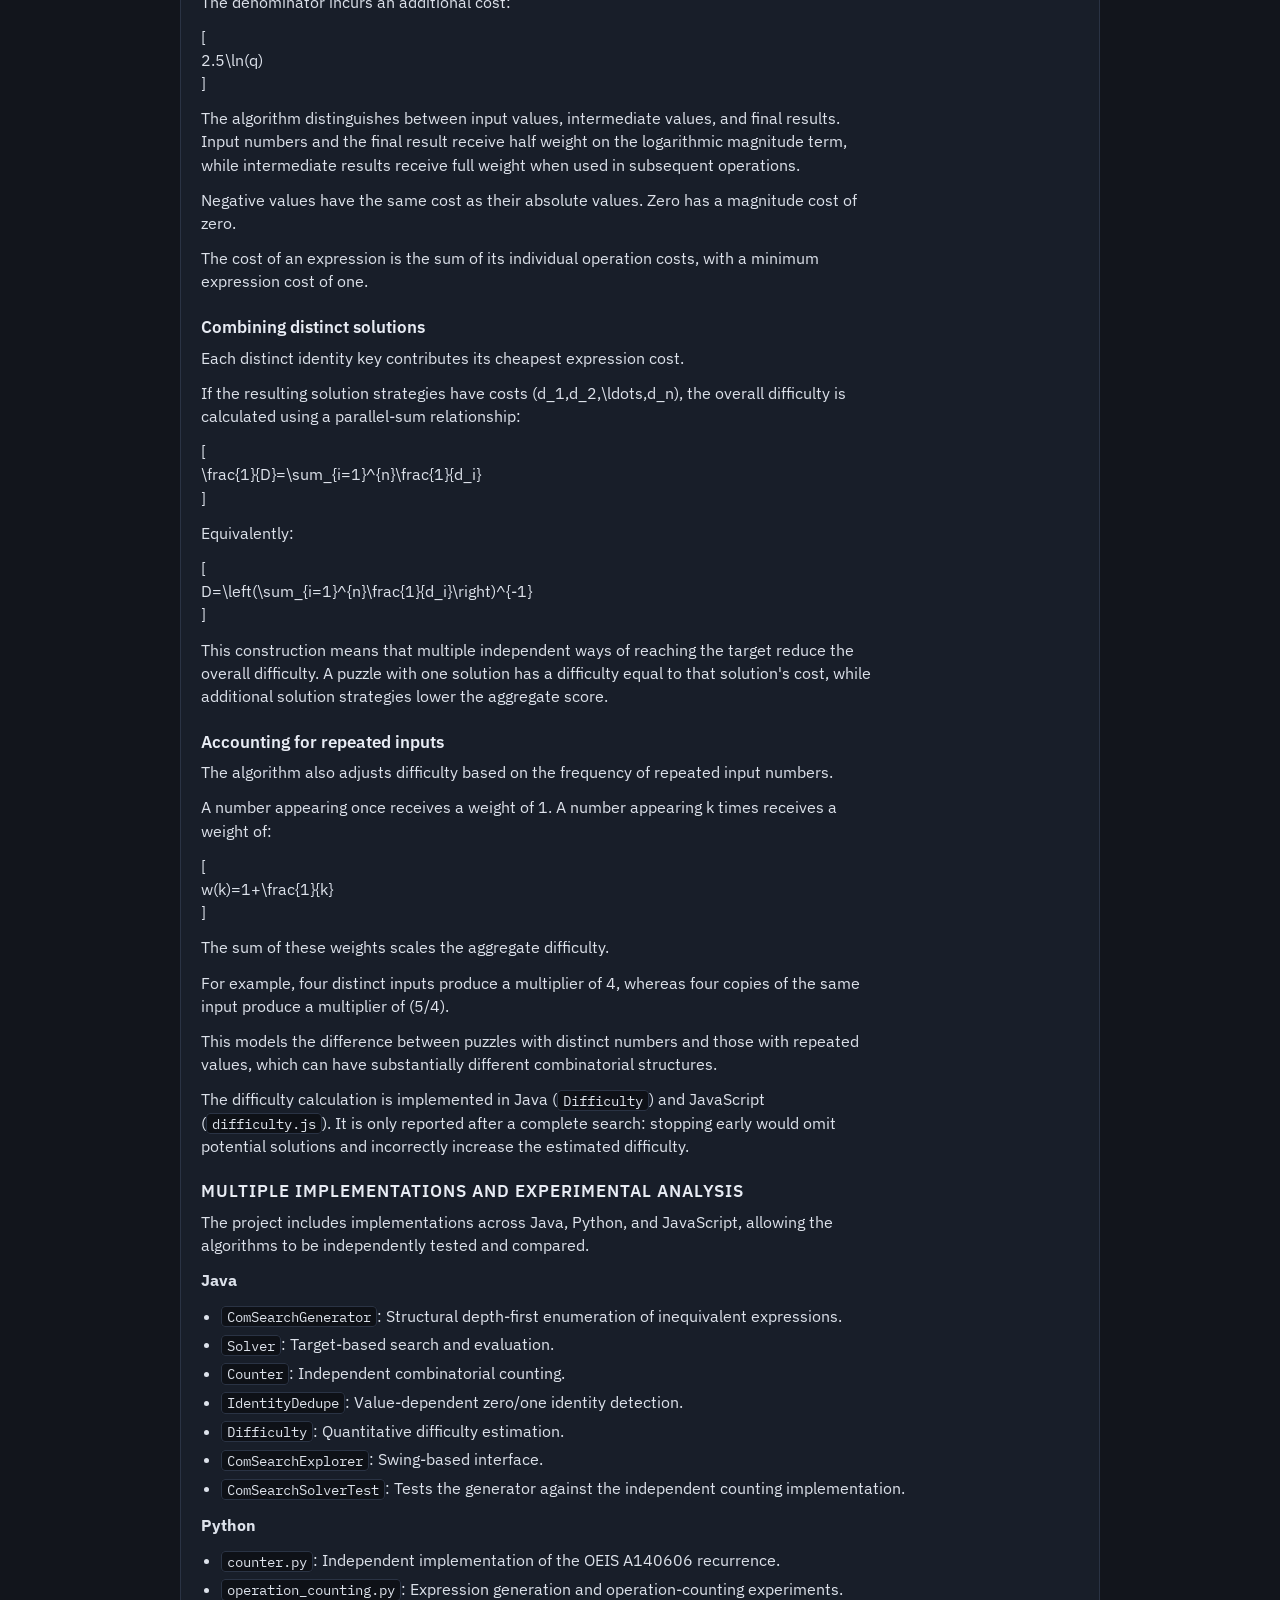
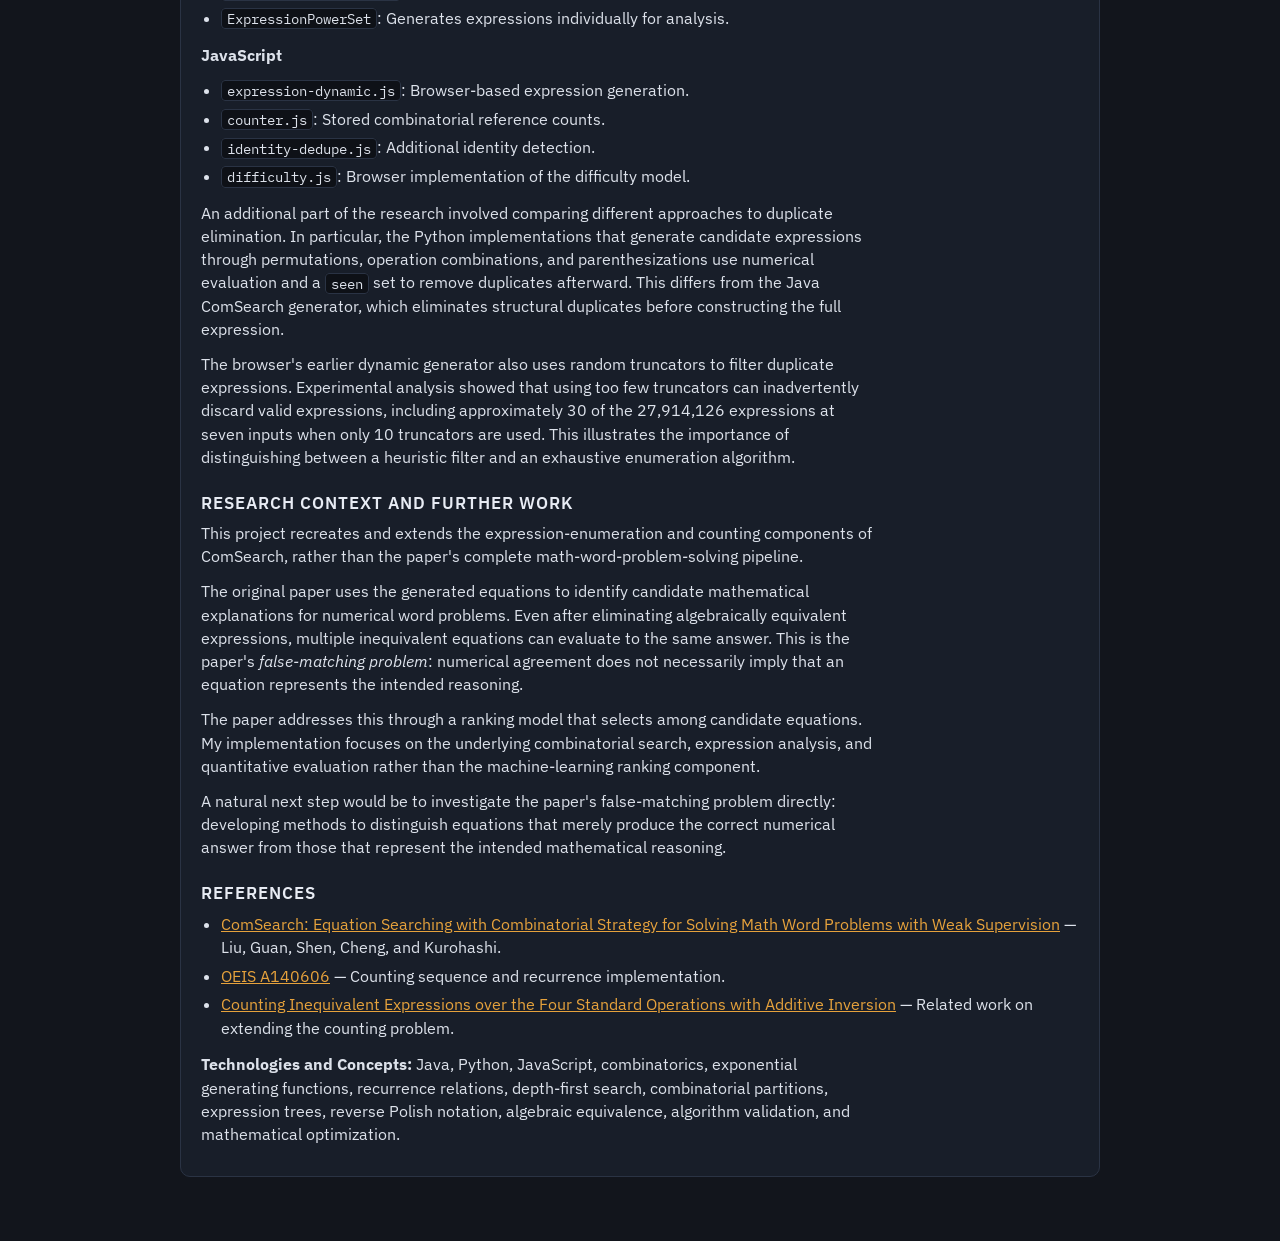
==== commit 983504b2: "Band the wheel dots by arithmetic difficulty strata. Keep one white, two red, three yellow, and four" ====
--- a/web/comsearch.html
+++ b/web/comsearch.html
@@ -7,7 +7,7 @@
     <link rel="preconnect" href="https://fonts.googleapis.com" />
     <link rel="preconnect" href="https://fonts.gstatic.com" crossorigin />
     <link
-      href="https://fonts.googleapis.com/css2?family=IBM+Plex+Mono:wght@400;500&family=IBM+Plex+Sans:wght@400;500;600&display=swap"
+      href="https://fonts.googleapis.com/css2?family=IBM+Plex+Mono:wght@400;500&family=IBM+Plex+Sans:wght@400;500;600&family=Lilita+One&display=swap"
       rel="stylesheet"
     />
     <link rel="stylesheet" href="./styles.css" />
